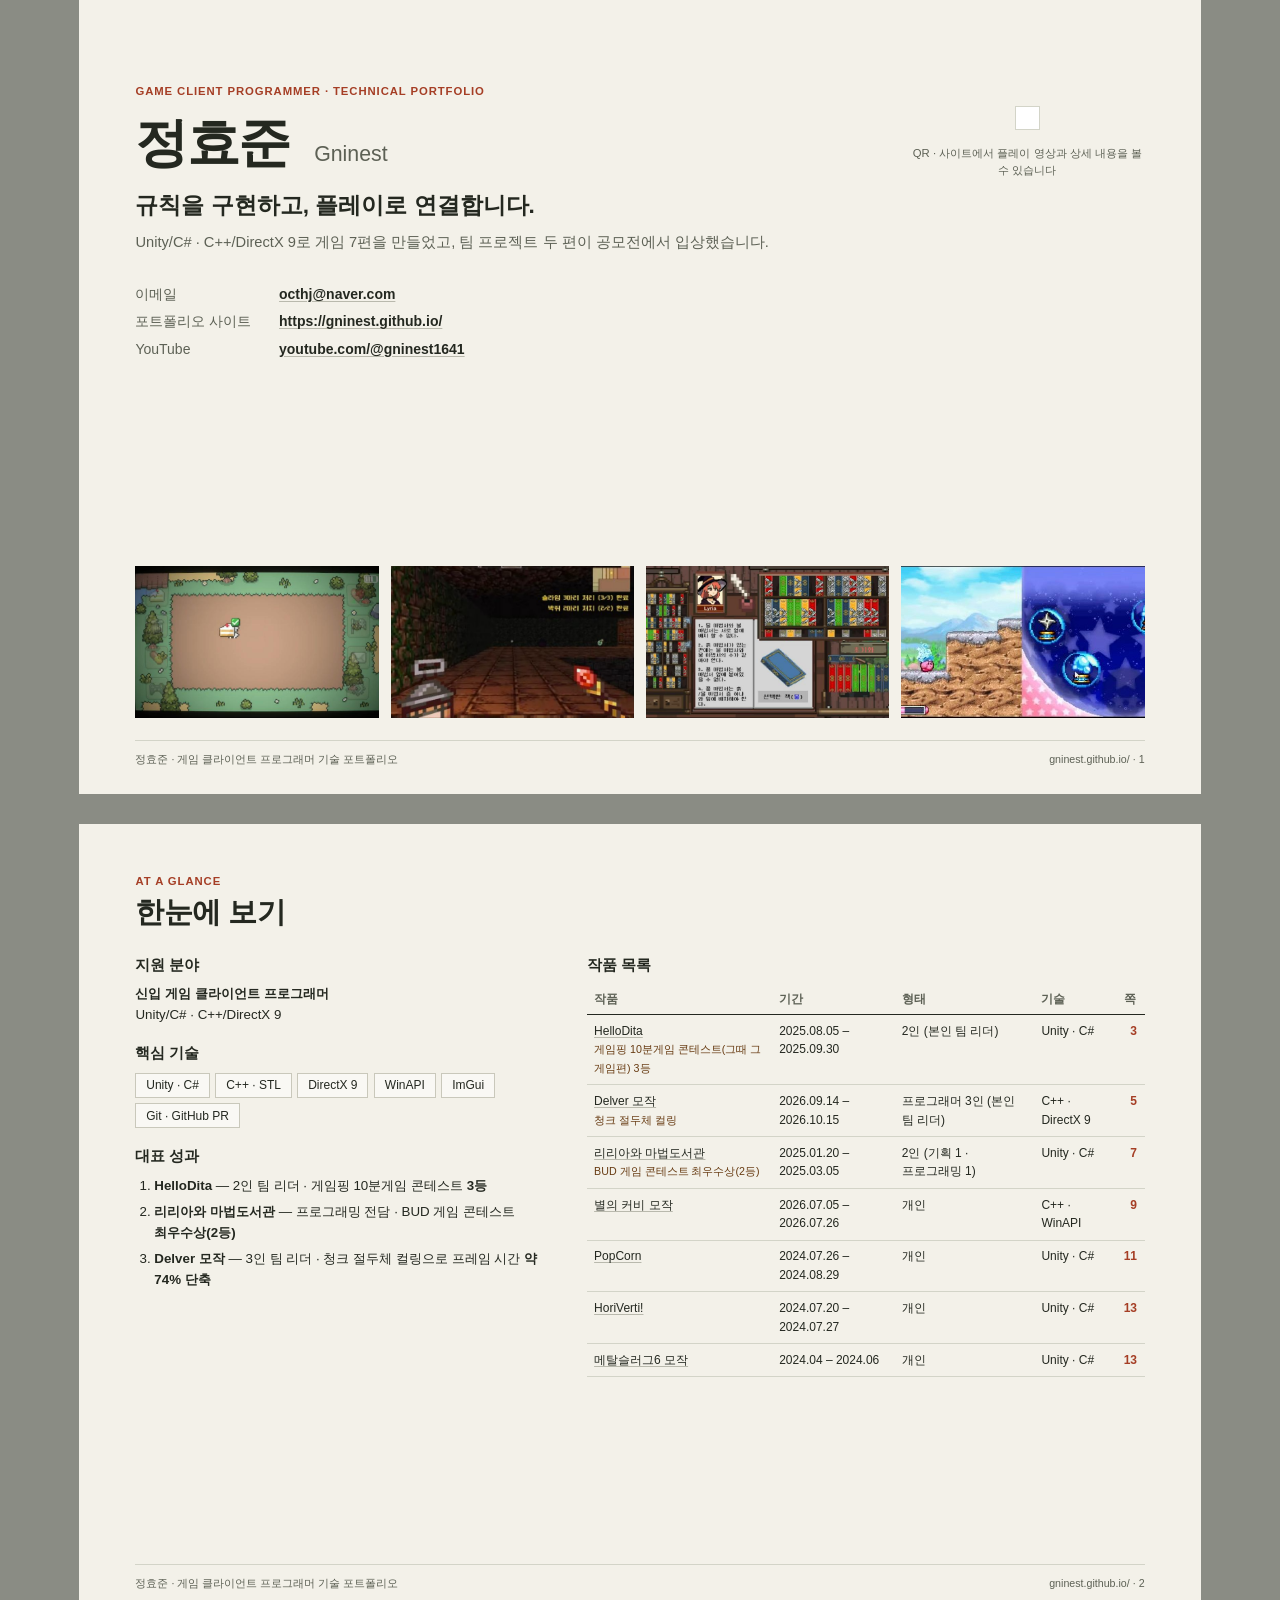
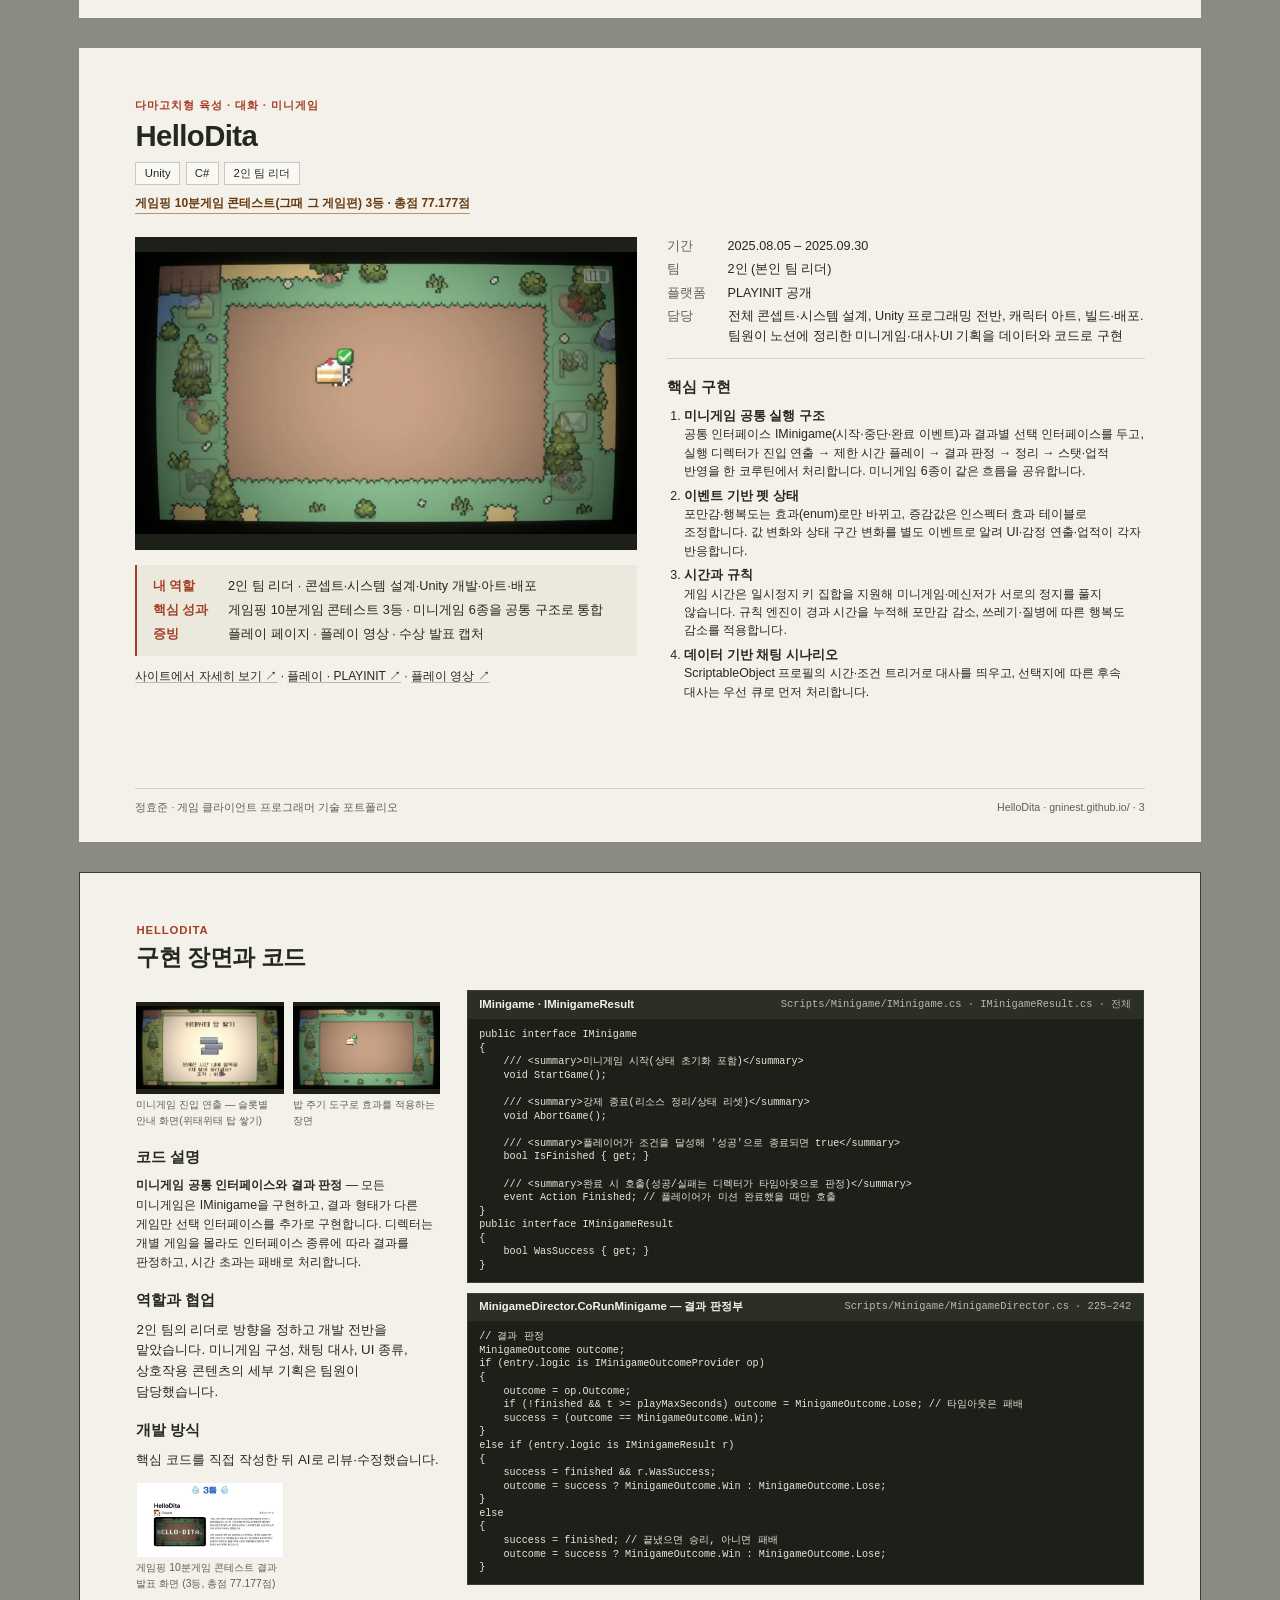
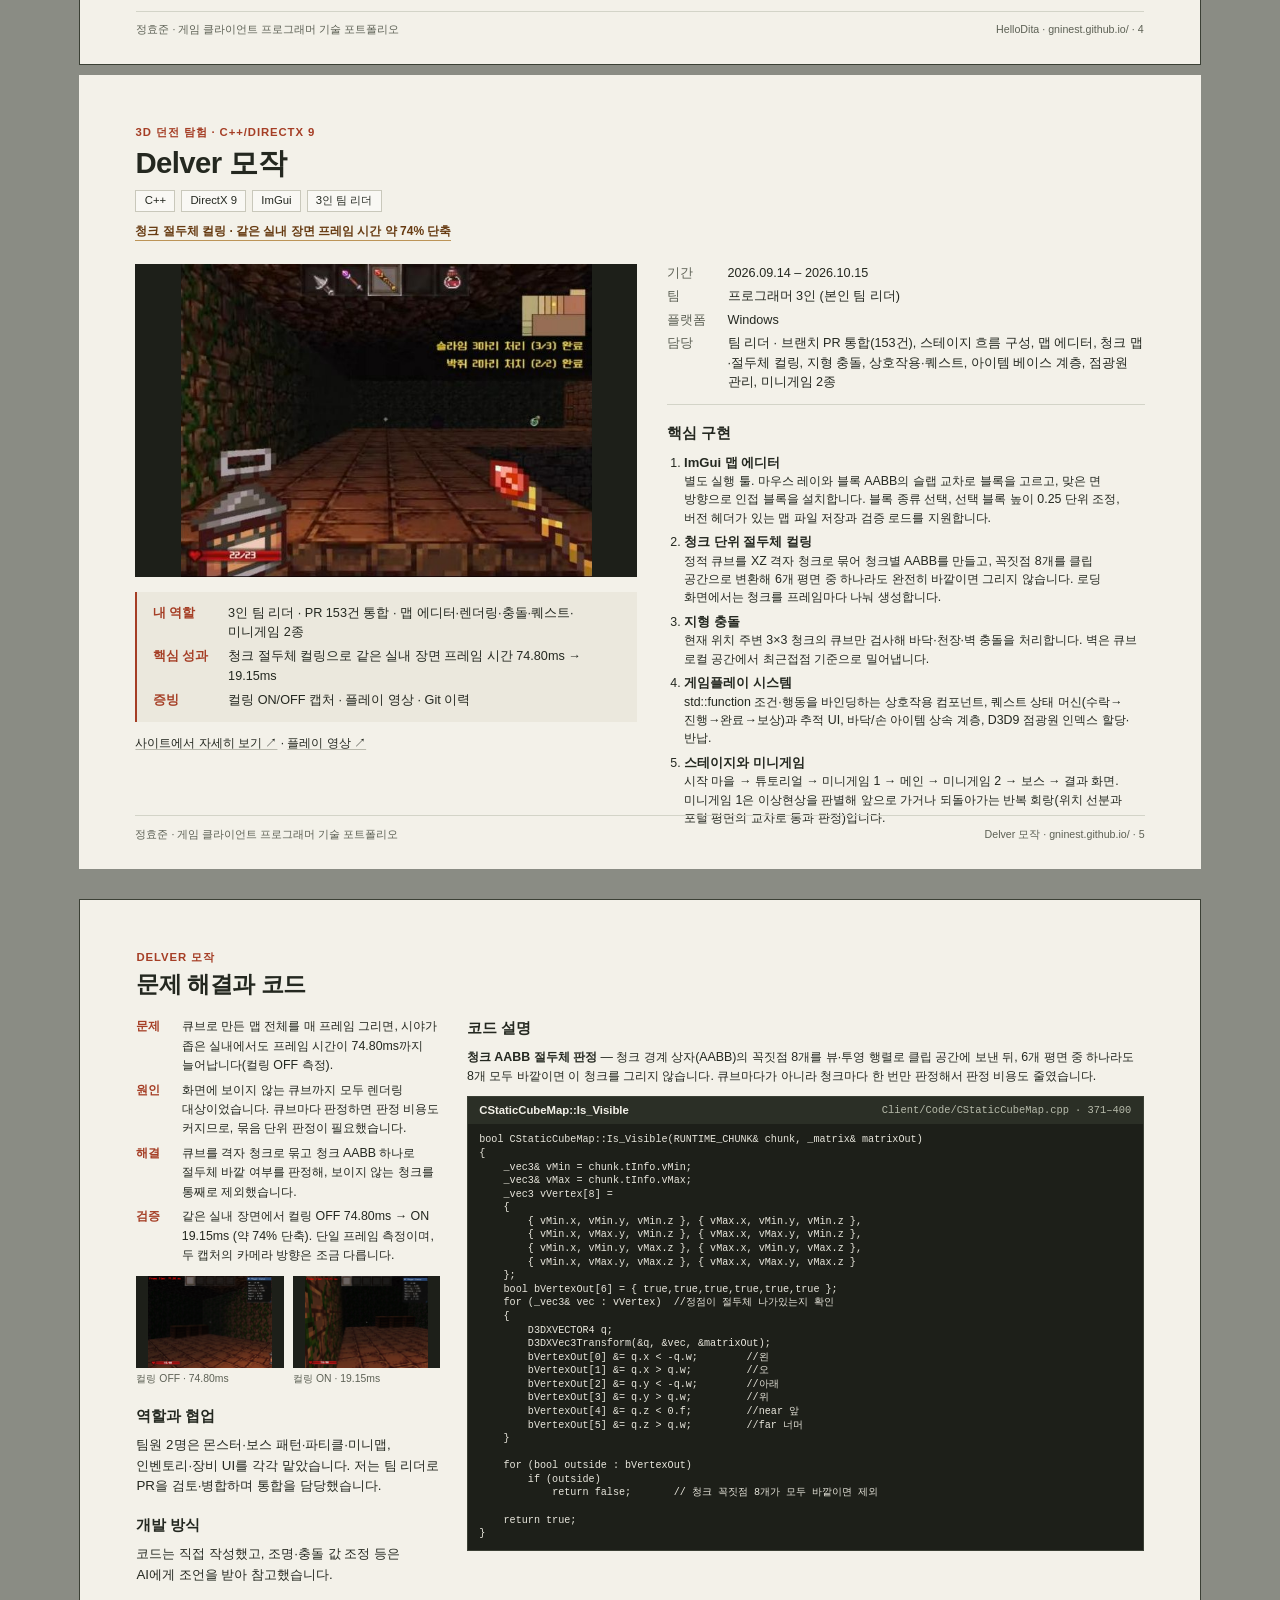
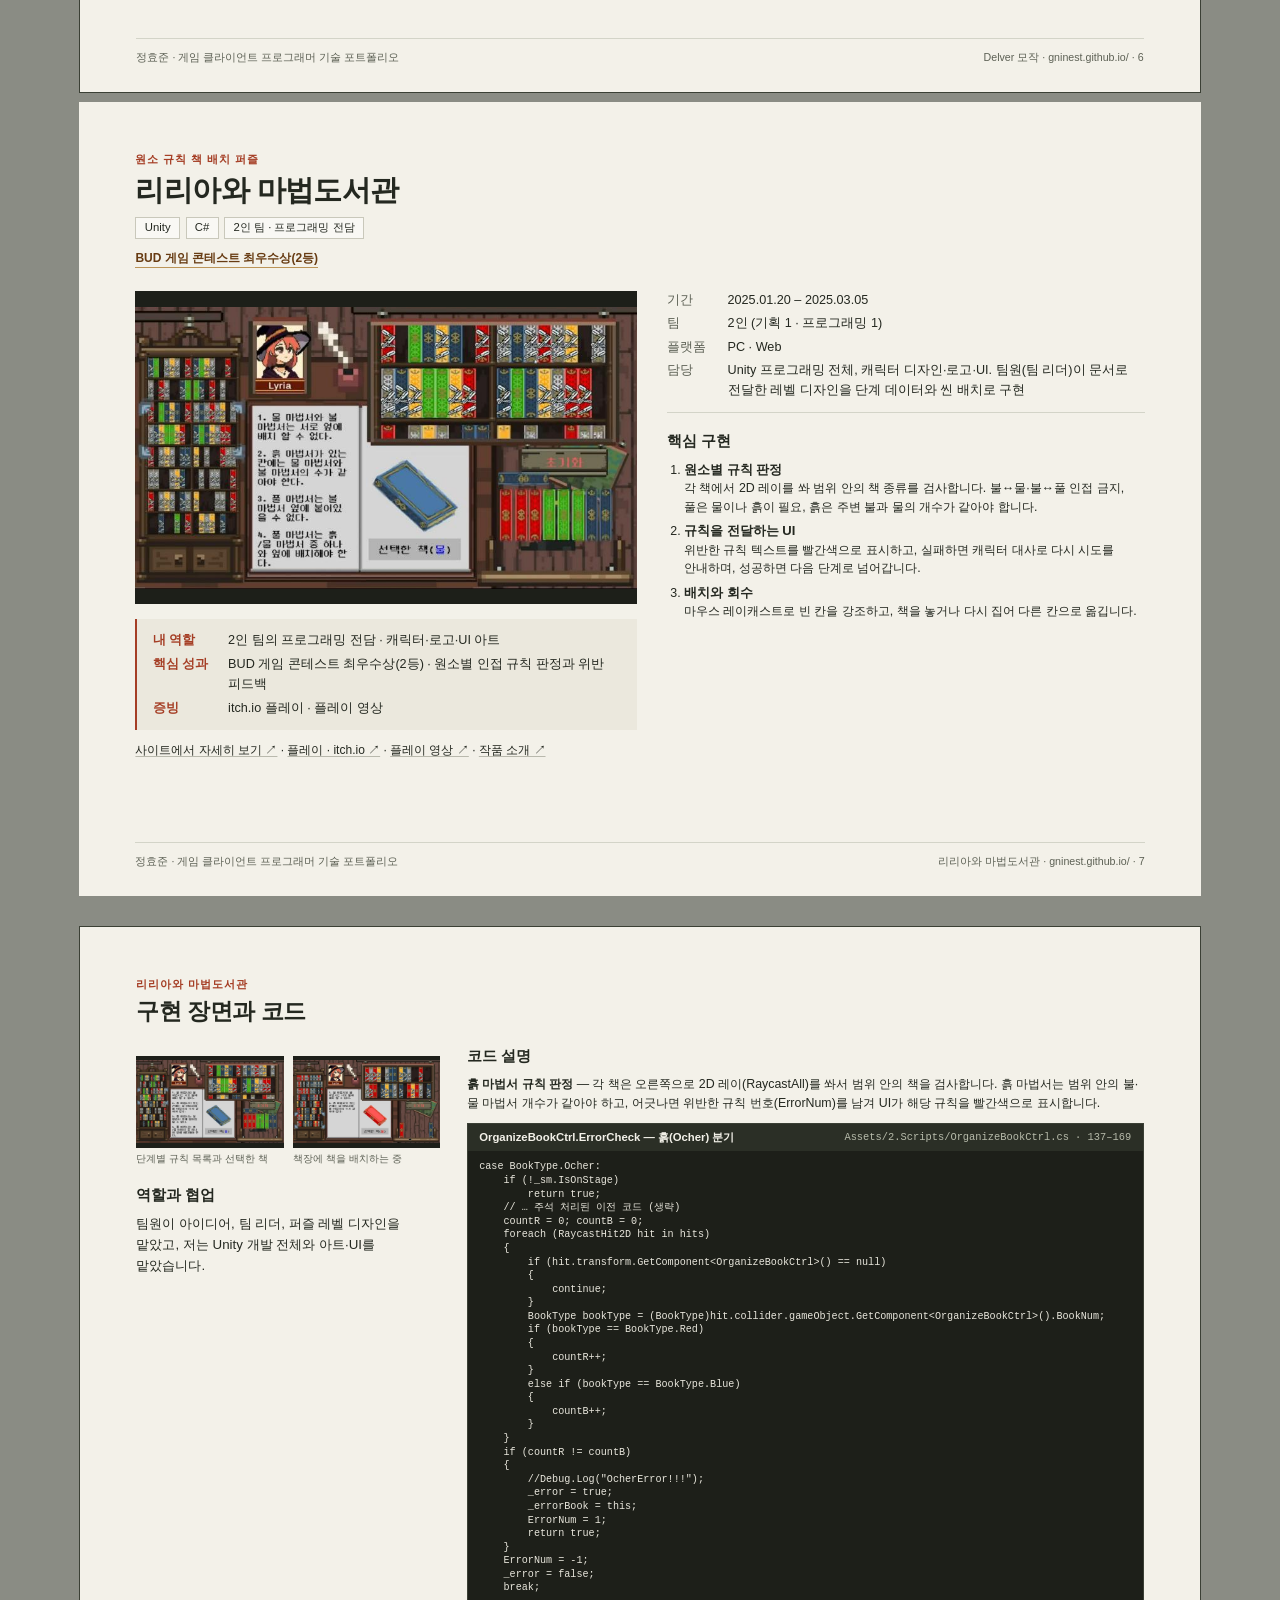
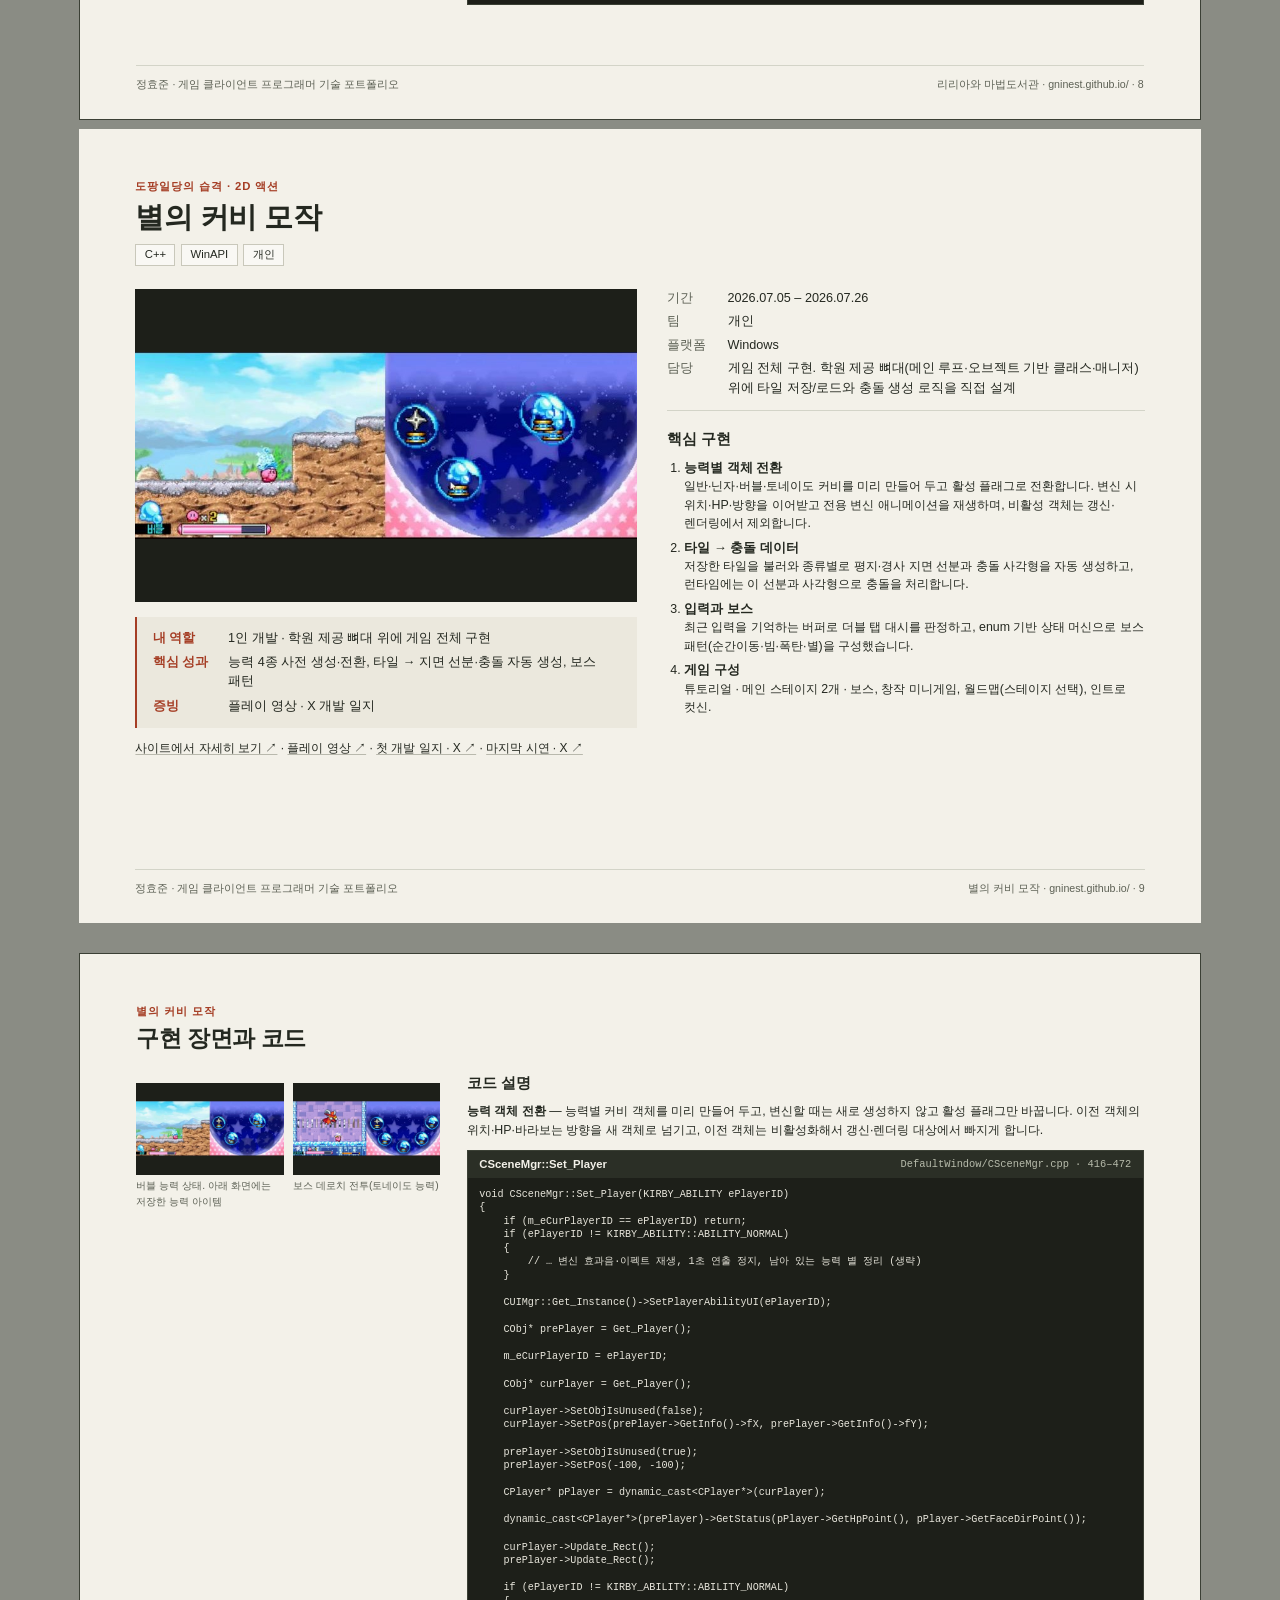
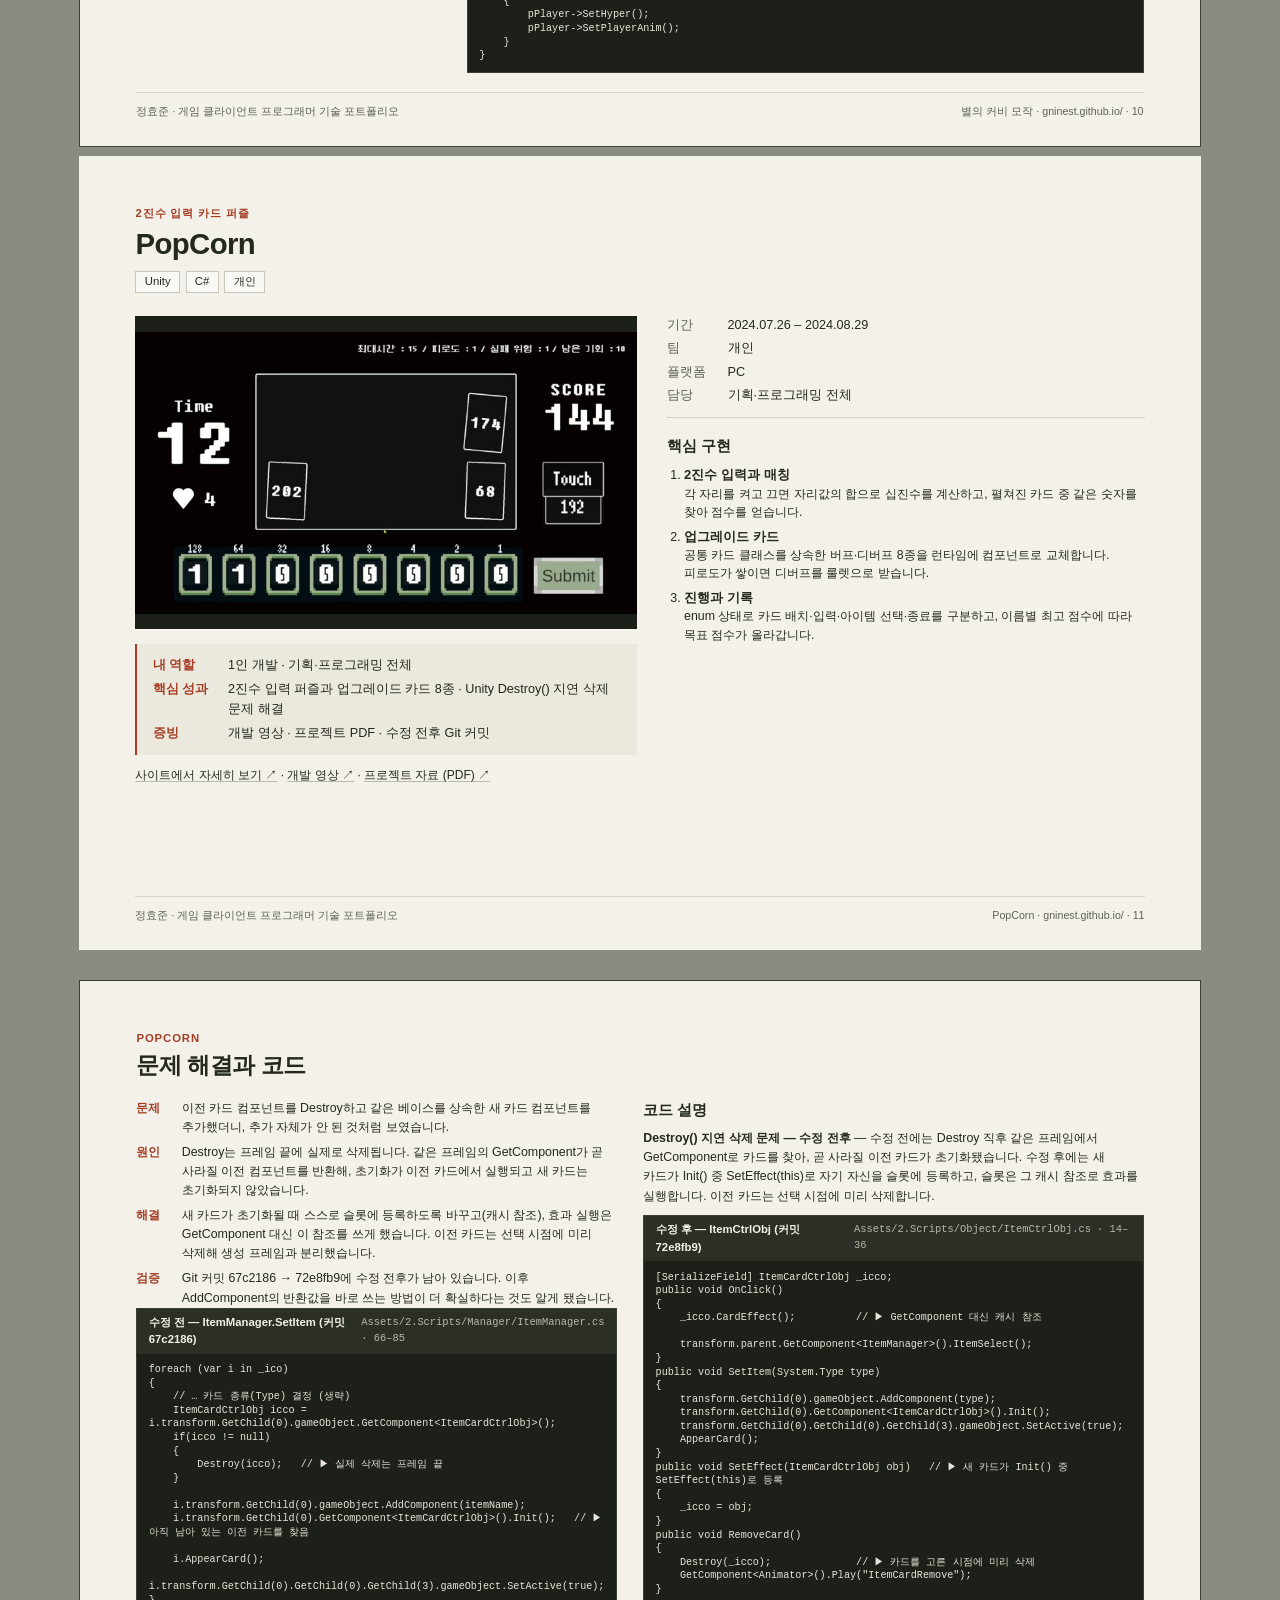
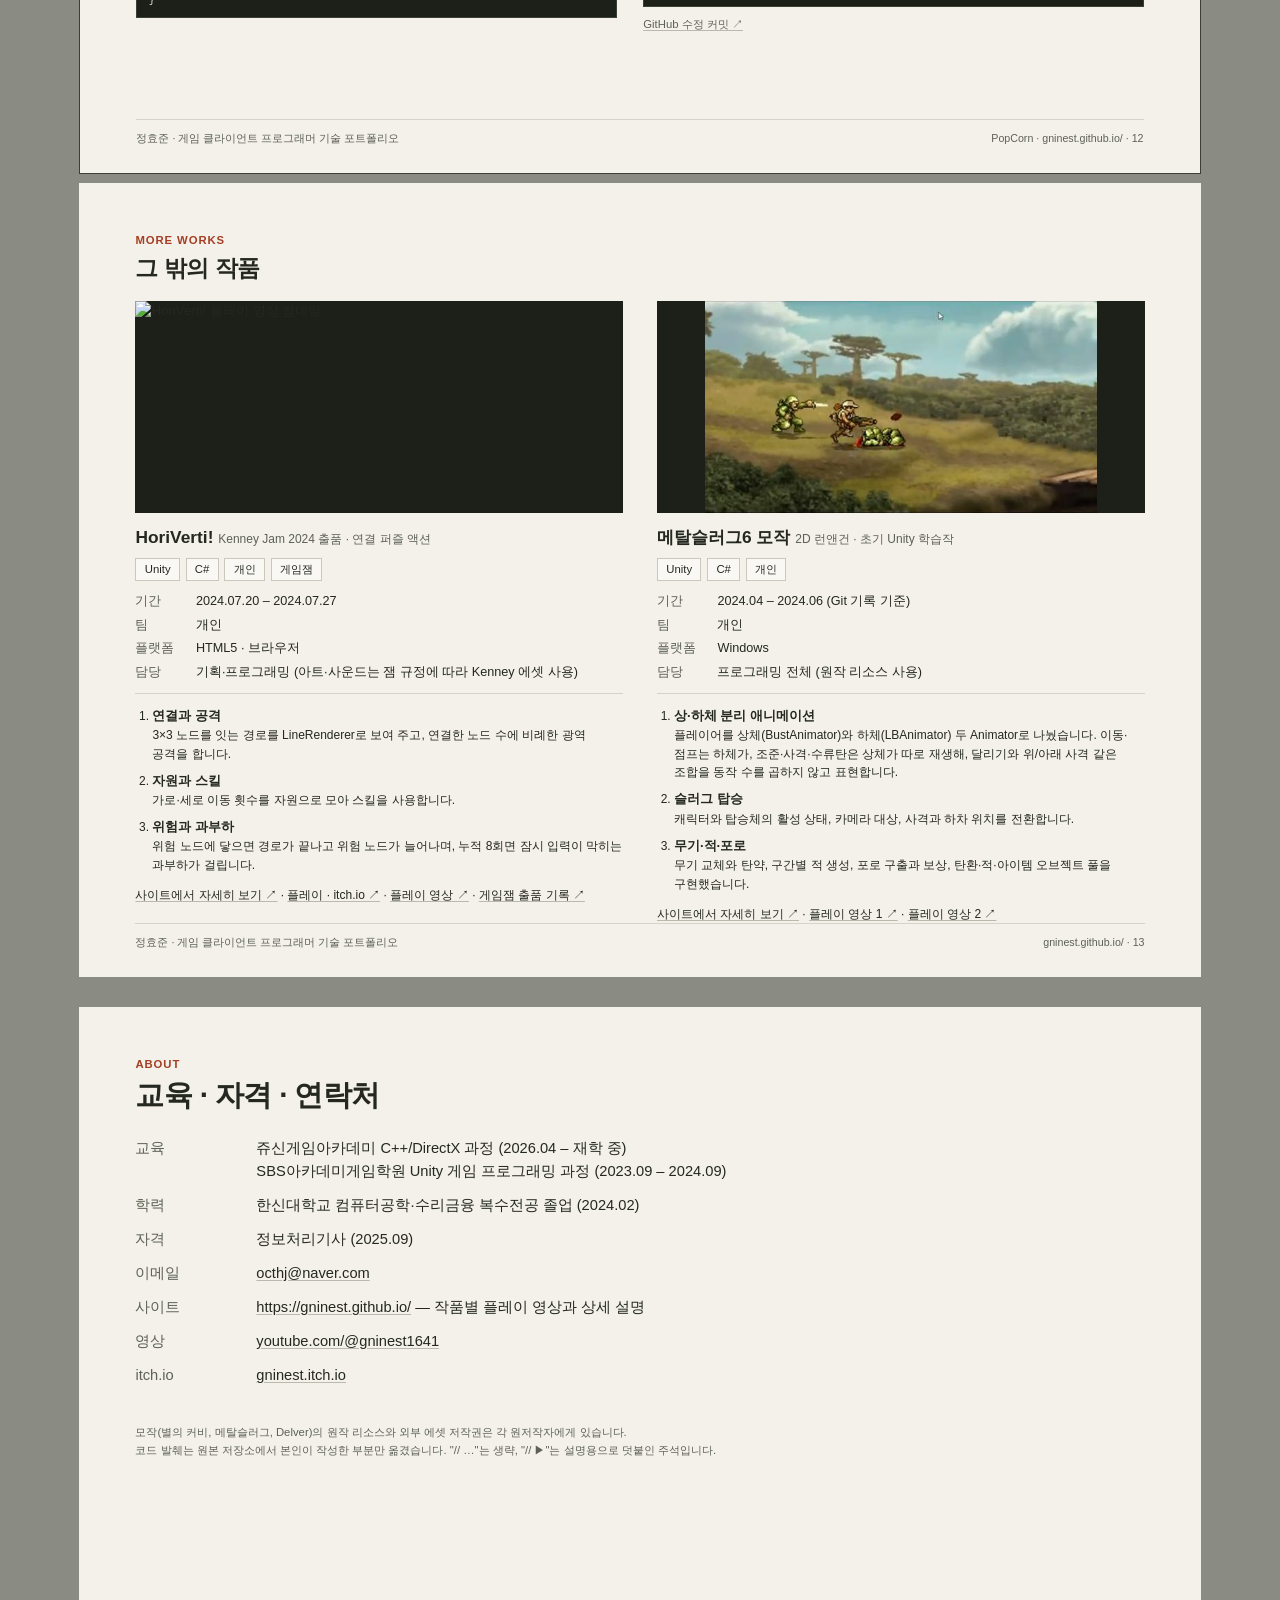
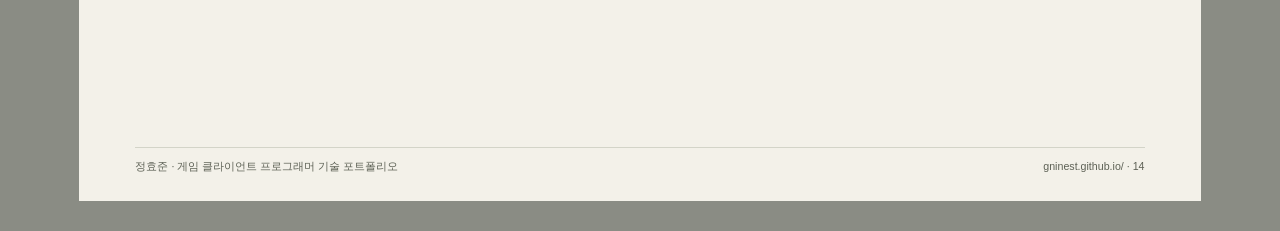
==== print.html @ ee7678f2 "기술 포트폴리오 추가" ====
<!doctype html>
<html lang="ko">
<head>
<meta charset="utf-8">
<meta name="viewport" content="width=device-width,initial-scale=1">
<meta name="robots" content="noindex, nofollow">
<title>정효준 · 기술 포트폴리오</title>
<!-- 인쇄(PDF)용 페이지: 브라우저에서 Ctrl+P → 대상 "PDF로 저장", 용지 A4 가로, 여백 "없음", "배경 그래픽" 켜기 -->
<link rel="stylesheet" href="https://cdn.jsdelivr.net/gh/orioncactus/pretendard@v1.3.9/dist/web/variable/pretendardvariable-dynamic-subset.min.css">
<link rel="stylesheet" href="print.css">
</head>
<body>
<main id="book"></main>
<script src="https://cdnjs.cloudflare.com/ajax/libs/qrcodejs/1.0.0/qrcode.min.js"></script>
<script src="excerpts.js"></script>
<script src="data.js"></script>
<script src="print.js"></script>
</body>
</html>
---- print.css ----
/* 기술 포트폴리오 인쇄용 스타일 — A4 가로(297×210mm) */
@page { size: A4 landscape; margin: 0; }
:root { --paper:#f3f1e9; --ink:#242820; --muted:#5d6155; --line:#d3d4c8; --accent:#a53e25; --card:#ebe8dd; }
* { box-sizing: border-box; -webkit-print-color-adjust: exact; print-color-adjust: exact; }
html, body { margin: 0; background: #8a8c84; }
body { font-family: "Pretendard Variable", Pretendard, "Malgun Gothic", sans-serif; color: var(--ink); font-size: 10pt; line-height: 1.55; word-break: keep-all; }
a { color: inherit; text-decoration: underline; text-decoration-color: #b9b9ad; text-underline-offset: 2px; }
h1, h2, h3, p { margin: 0; }

.page { width: 297mm; height: 210mm; padding: 13mm 15mm 16mm; position: relative; overflow: hidden; background: var(--paper); margin: 0 auto 8mm; break-after: page; page-break-after: always; }
.page:last-child { break-after: auto; page-break-after: auto; }
.pfoot { position: absolute; left: 15mm; right: 15mm; bottom: 7mm; display: flex; justify-content: space-between; font-size: 8pt; color: var(--muted); border-top: 1px solid var(--line); padding-top: 2.5mm; }
.pfoot a { text-decoration: none; }

.eyebrow { font-size: 8.5pt; font-weight: 700; letter-spacing: .08em; color: var(--accent); text-transform: uppercase; }
.ph { margin-bottom: 6mm; }
.ph h2 { font-size: 22pt; letter-spacing: -.02em; line-height: 1.25; margin-top: 1mm; }
.ph.slim { margin-bottom: 5mm; }
.ph.slim h2 { font-size: 17pt; }
h3 { font-size: 11pt; margin: 4.5mm 0 2mm; }
.tags { display: flex; flex-wrap: wrap; gap: 1.5mm; margin-top: 2mm; }
.tags span { font-size: 8.5pt; border: 1px solid #c9c8bb; background: #fff8; padding: .4mm 2.2mm; }
.award { display: inline-block; margin-top: 2.5mm; font-size: 9pt; font-weight: 600; color: #673b12; border-bottom: 1.5px solid #bc9457; }
.small, .note { font-size: 8.5pt; color: var(--muted); }

/* 표지 */
.cover { display: grid; grid-template-columns: 1fr 62mm; grid-template-rows: auto 1fr; gap: 0 12mm; padding-top: 22mm; }
.cover h1 { font-size: 40pt; letter-spacing: -.03em; line-height: 1.15; margin: 3mm 0 4mm; }
.cover h1 span { font-size: 16pt; font-weight: 500; color: var(--muted); margin-left: 3mm; letter-spacing: 0; }
.cover .lead { font-size: 17pt; font-weight: 700; }
.cover .sub { font-size: 11pt; color: var(--muted); margin-top: 2mm; }
.contact { display: grid; grid-template-columns: 34mm 1fr; gap: 1.5mm 4mm; margin-top: 8mm; font-size: 10.5pt; }
.contact dt { color: var(--muted); }
.contact dd { margin: 0; font-weight: 600; }
.cover-r { text-align: center; align-self: start; padding-top: 6mm; }
.cover-r #qr { display: inline-block; background: #fff; padding: 3mm; border: 1px solid var(--line); }
.cover-r #qr img { display: block; width: 44mm !important; height: 44mm !important; }
.cover-r #qr canvas { display: none !important; }
.cover-r p { font-size: 8.5pt; color: var(--muted); margin-top: 2mm; }
.cover-shots { grid-column: 1 / -1; align-self: end; display: grid; grid-template-columns: repeat(4, 1fr); gap: 3mm; margin-bottom: 4mm; }
.cover-shots img { width: 100%; aspect-ratio: 16/10; object-fit: cover; background: #1d1f19; }

/* 한눈에 보기 */
.ov-grid { display: grid; grid-template-columns: 1fr 1.35fr; gap: 10mm; }
.ov-grid h3:first-child { margin-top: 0; }
.chips { list-style: none; padding: 0; margin: 0; display: flex; flex-wrap: wrap; gap: 1.5mm; }
.chips li { font-size: 9pt; border: 1px solid #c9c8bb; background: #fff8; padding: .6mm 2.6mm; }
.hl { margin: 0; padding-left: 5mm; display: grid; gap: 1.5mm; }
.plist { width: 100%; border-collapse: collapse; font-size: 9pt; }
.plist th { text-align: left; font-weight: 600; color: var(--muted); border-bottom: 1.5px solid var(--ink); padding: 1.5mm 2mm; }
.plist td { border-bottom: 1px solid var(--line); padding: 1.8mm 2mm; vertical-align: top; }
.plist td small { color: #673b12; font-size: 8pt; }
.plist .pg { text-align: right; font-weight: 700; color: var(--accent); }

/* 작품 소개 쪽 */
.proj-grid { display: grid; grid-template-columns: 1.05fr 1fr; gap: 8mm; }
.hero { width: 100%; aspect-ratio: 16/10; object-fit: contain; background: #1d1f19; display: block; }
.tldr { display: grid; grid-template-columns: 17mm 1fr; gap: 1.2mm 3mm; margin: 4mm 0 0; padding: 3mm 4mm; background: var(--card); border-left: 2.5px solid var(--accent); font-size: 9.5pt; }
.tldr dt { font-weight: 700; color: var(--accent); }
.tldr dd { margin: 0; }
.links { font-size: 9pt; margin-top: 3mm; }
.meta { display: grid; grid-template-columns: 13mm 1fr; gap: 1mm 3mm; margin: 0; font-size: 9.5pt; padding-bottom: 3mm; border-bottom: 1px solid var(--line); }
.meta dt { color: var(--muted); }
.meta dd { margin: 0; }
.features { margin: 0; padding-left: 4.5mm; display: grid; gap: 2mm; font-size: 9.3pt; }
.features strong { display: block; font-size: 9.8pt; }

/* 코드·문제 해결 쪽 */
.code-grid { display: grid; grid-template-columns: .62fr 1.38fr; gap: 7mm; }
.story { display: grid; grid-template-columns: 9mm 1fr; gap: 1.5mm 3mm; margin: 0; font-size: 9.3pt; }
.story dt { font-weight: 700; color: var(--accent); }
.story dd { margin: 0; }
.shots { display: grid; grid-template-columns: repeat(3, 1fr); gap: 2.5mm; margin-top: 3mm; }
.shots.two { grid-template-columns: 1fr 1fr; }
.shots.one { grid-template-columns: 1fr; }
.shots figure { margin: 0; }
.shots img { width: 100%; aspect-ratio: 16/10; object-fit: contain; background: #1d1f19; display: block; }
.shots.one img { aspect-ratio: auto; }
.shots figcaption { font-size: 7.8pt; color: var(--muted); margin-top: .8mm; }
.code-grid .col-l > h3:first-child { margin-top: 0; }
.xnote { font-size: 9.3pt; margin-bottom: 2.5mm; }
.code { border: 1px solid #3b4035; margin-bottom: 2.5mm; }
.code-h { display: flex; justify-content: space-between; gap: 3mm; background: #2b2f26; color: var(--paper); padding: 1.3mm 3mm; font-size: 8.5pt; }
.code-h span { color: #b7bbab; font-family: Consolas, "D2Coding", monospace; font-size: 7.8pt; }
.code pre { margin: 0; background: #1d1f19; color: #e8e6dc; padding: 2.5mm 3mm; white-space: pre-wrap; }
.code pre, .code code { font: 7.6pt/1.34 Consolas, "D2Coding", "Malgun Gothic", monospace; tab-size: 4; }
.code-grid .shots { grid-template-columns: 1fr 1fr; }
.code-grid .shots.two { grid-template-columns: 1fr 1fr; }

/* 보조작 */
.minor-grid { display: grid; grid-template-columns: 1fr 1fr; gap: 9mm; }
.minor-grid img { width: 100%; aspect-ratio: 2.3/1; object-fit: contain; background: #1d1f19; display: block; margin-bottom: 3mm; }
.minor-grid h3 { margin: 0 0 1mm; font-size: 13pt; }
.minor-grid h3 small { font-size: 9pt; font-weight: 500; color: var(--muted); }
.minor-grid .meta { margin: 3mm 0; }
.minor-grid .features { font-size: 9pt; }

/* 마지막 쪽 */
.about { display: grid; grid-template-columns: 26mm 1fr; gap: 3mm 6mm; font-size: 11pt; margin: 0 0 10mm; }
.about dt { color: var(--muted); }
.about dd { margin: 0; }

@media print { html, body { background: none; } .page { margin: 0; } }
.code-grid .col-r > h3:first-child { margin-top: 0; }
.shots.one img { max-height: 40mm; object-fit: contain; }
.proj-grid .features { gap: 1.4mm; }
.proj-grid .features li { line-height: 1.48; }
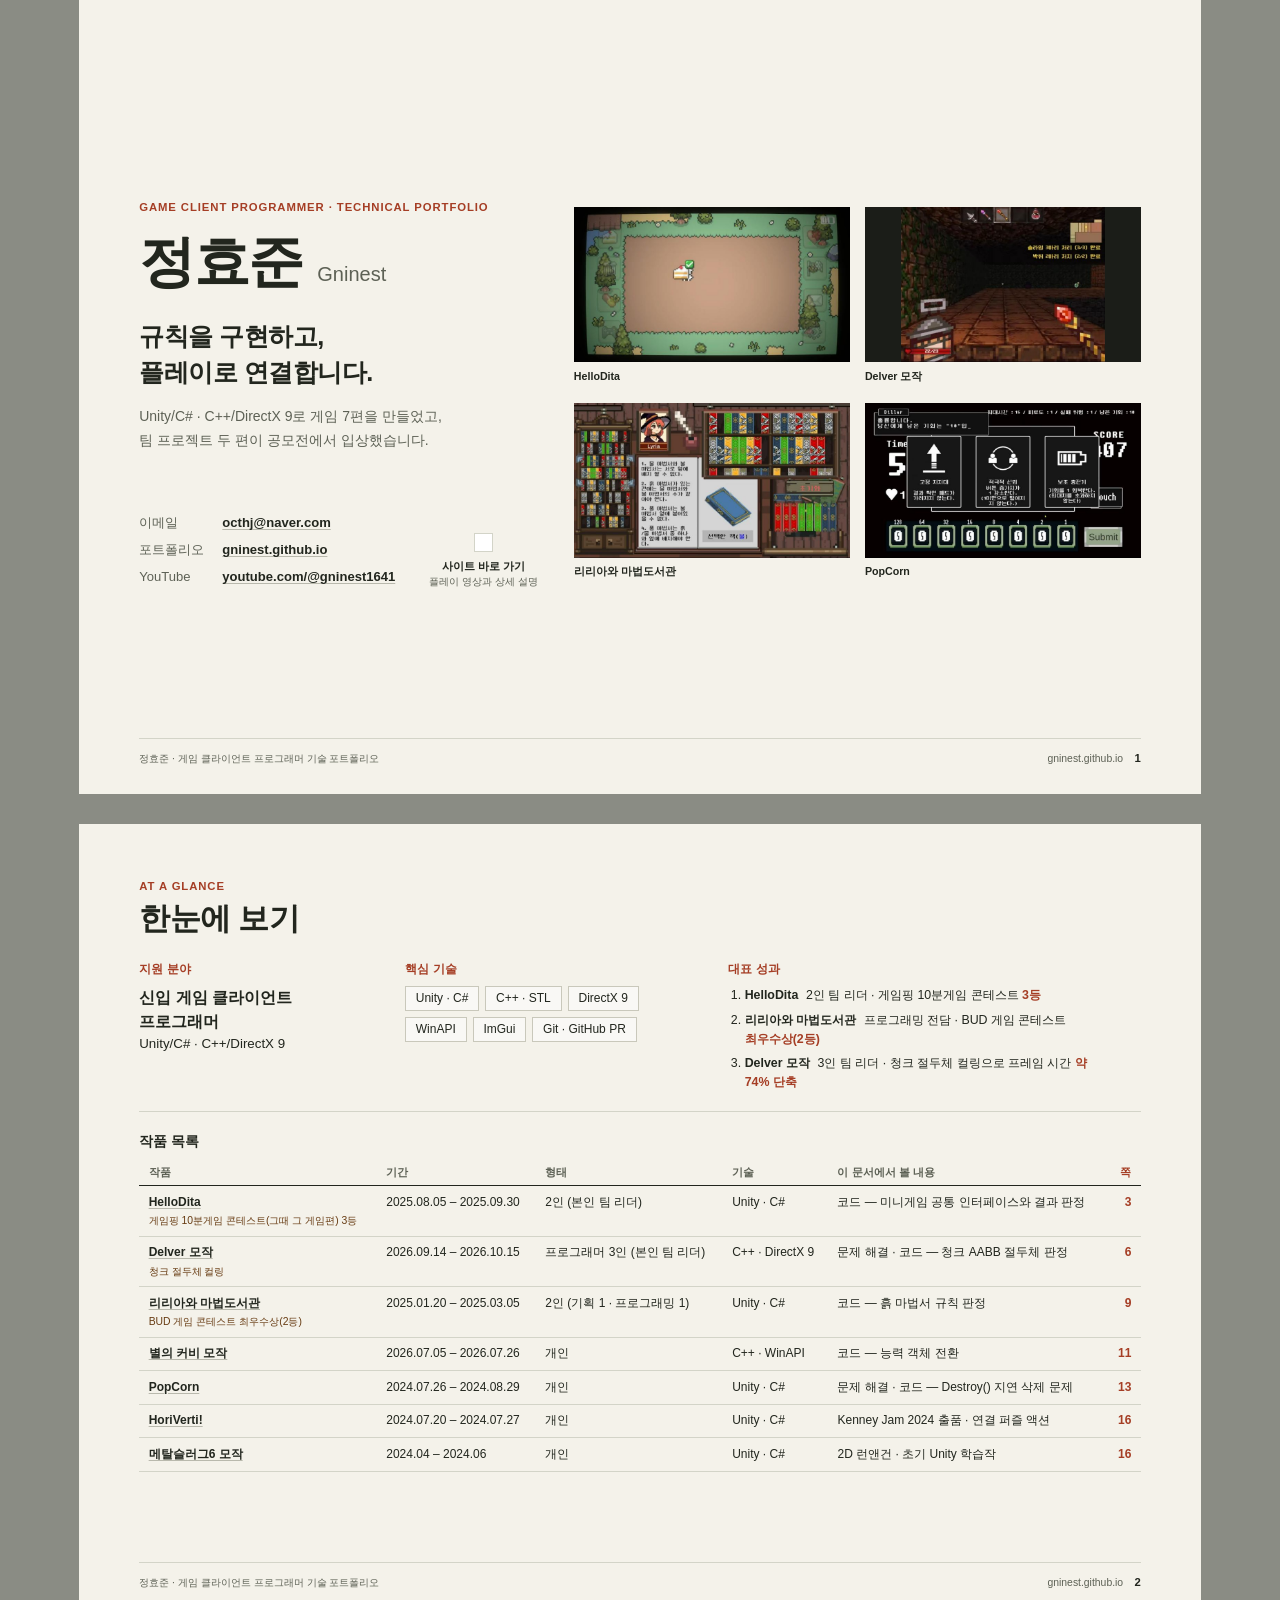
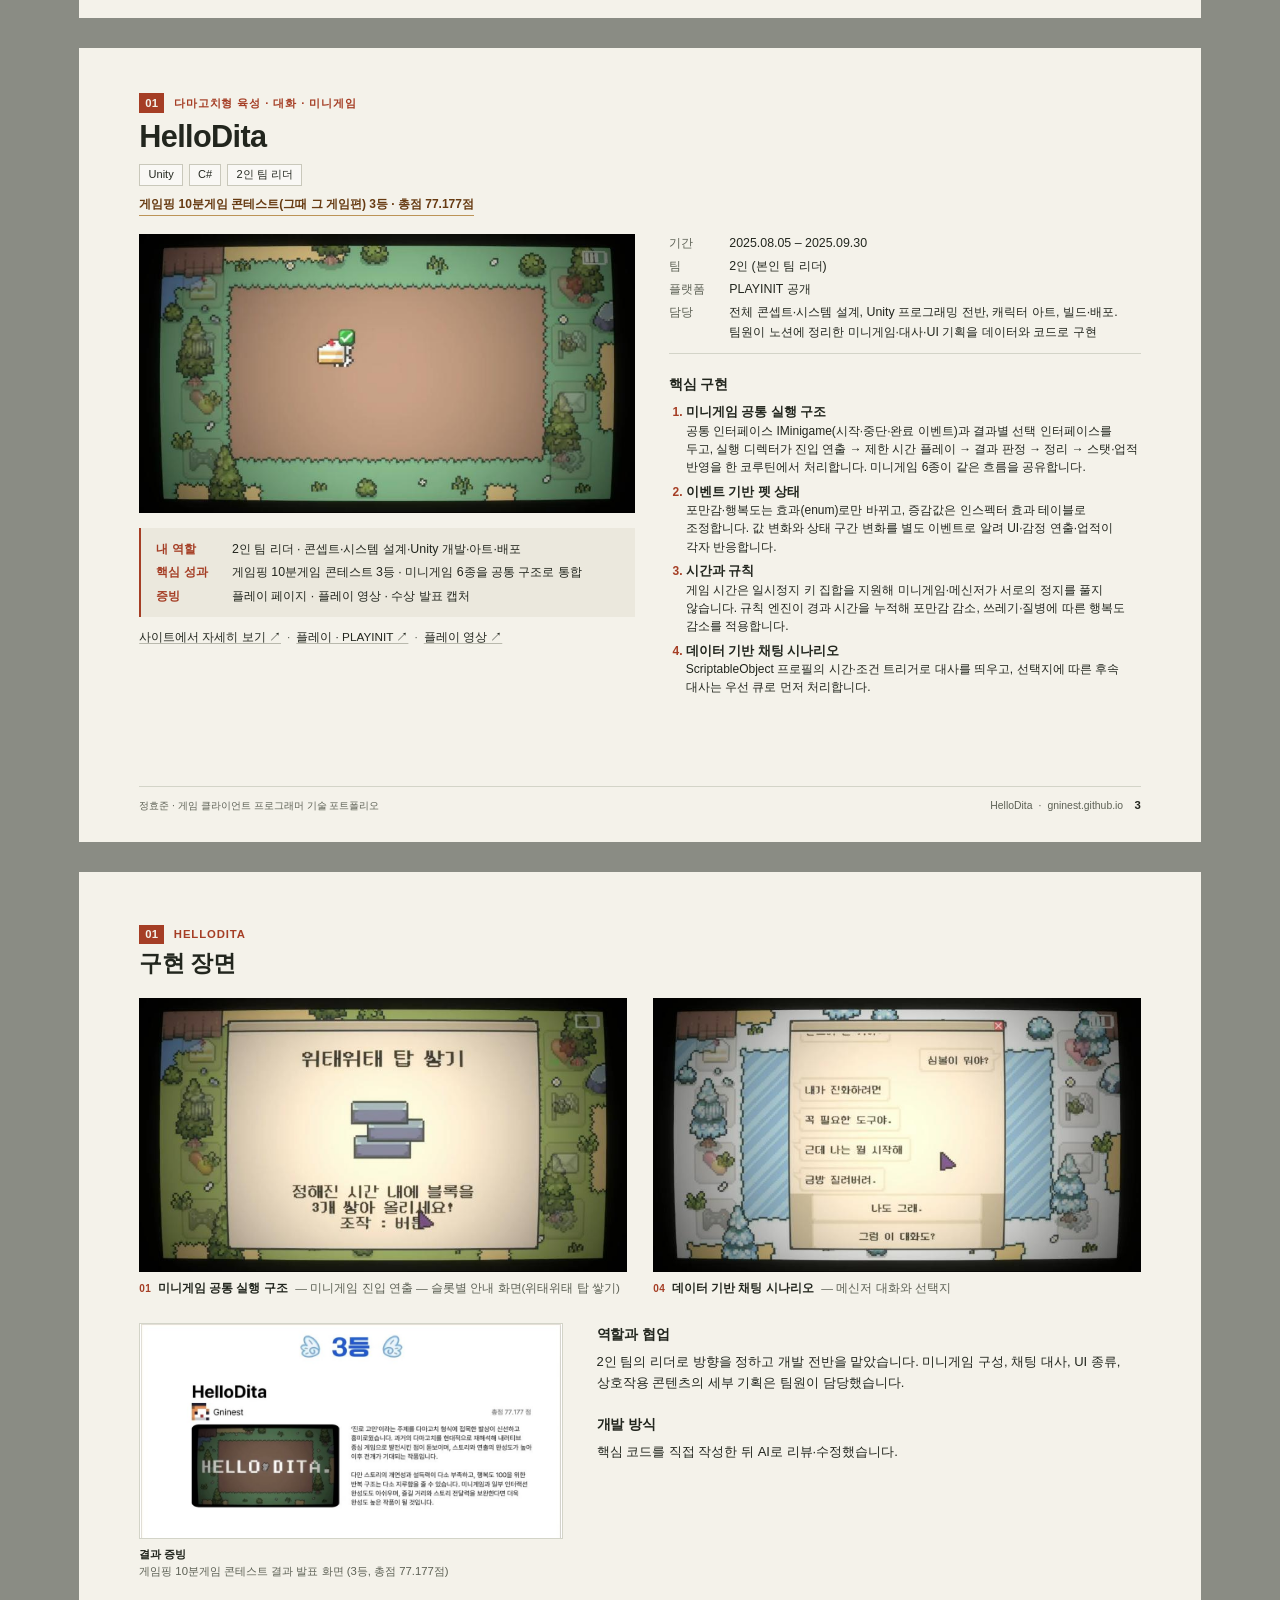
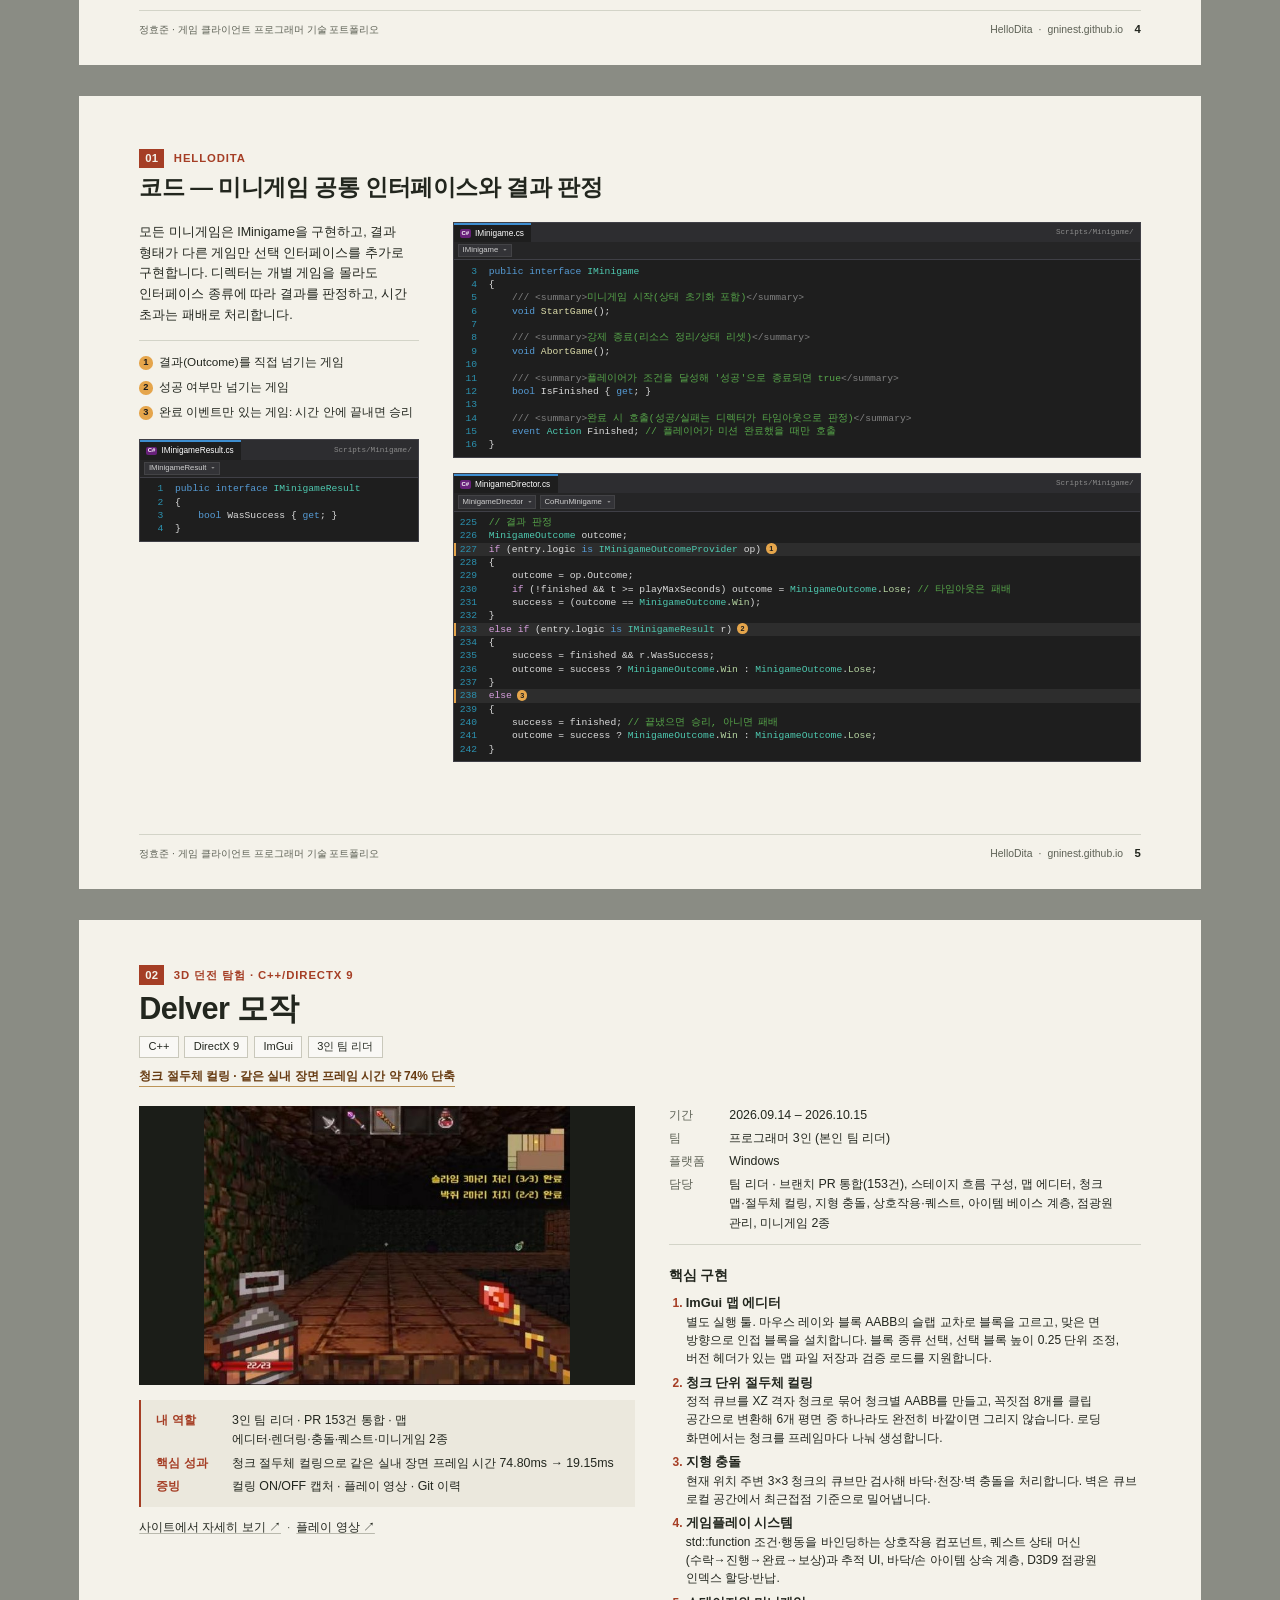
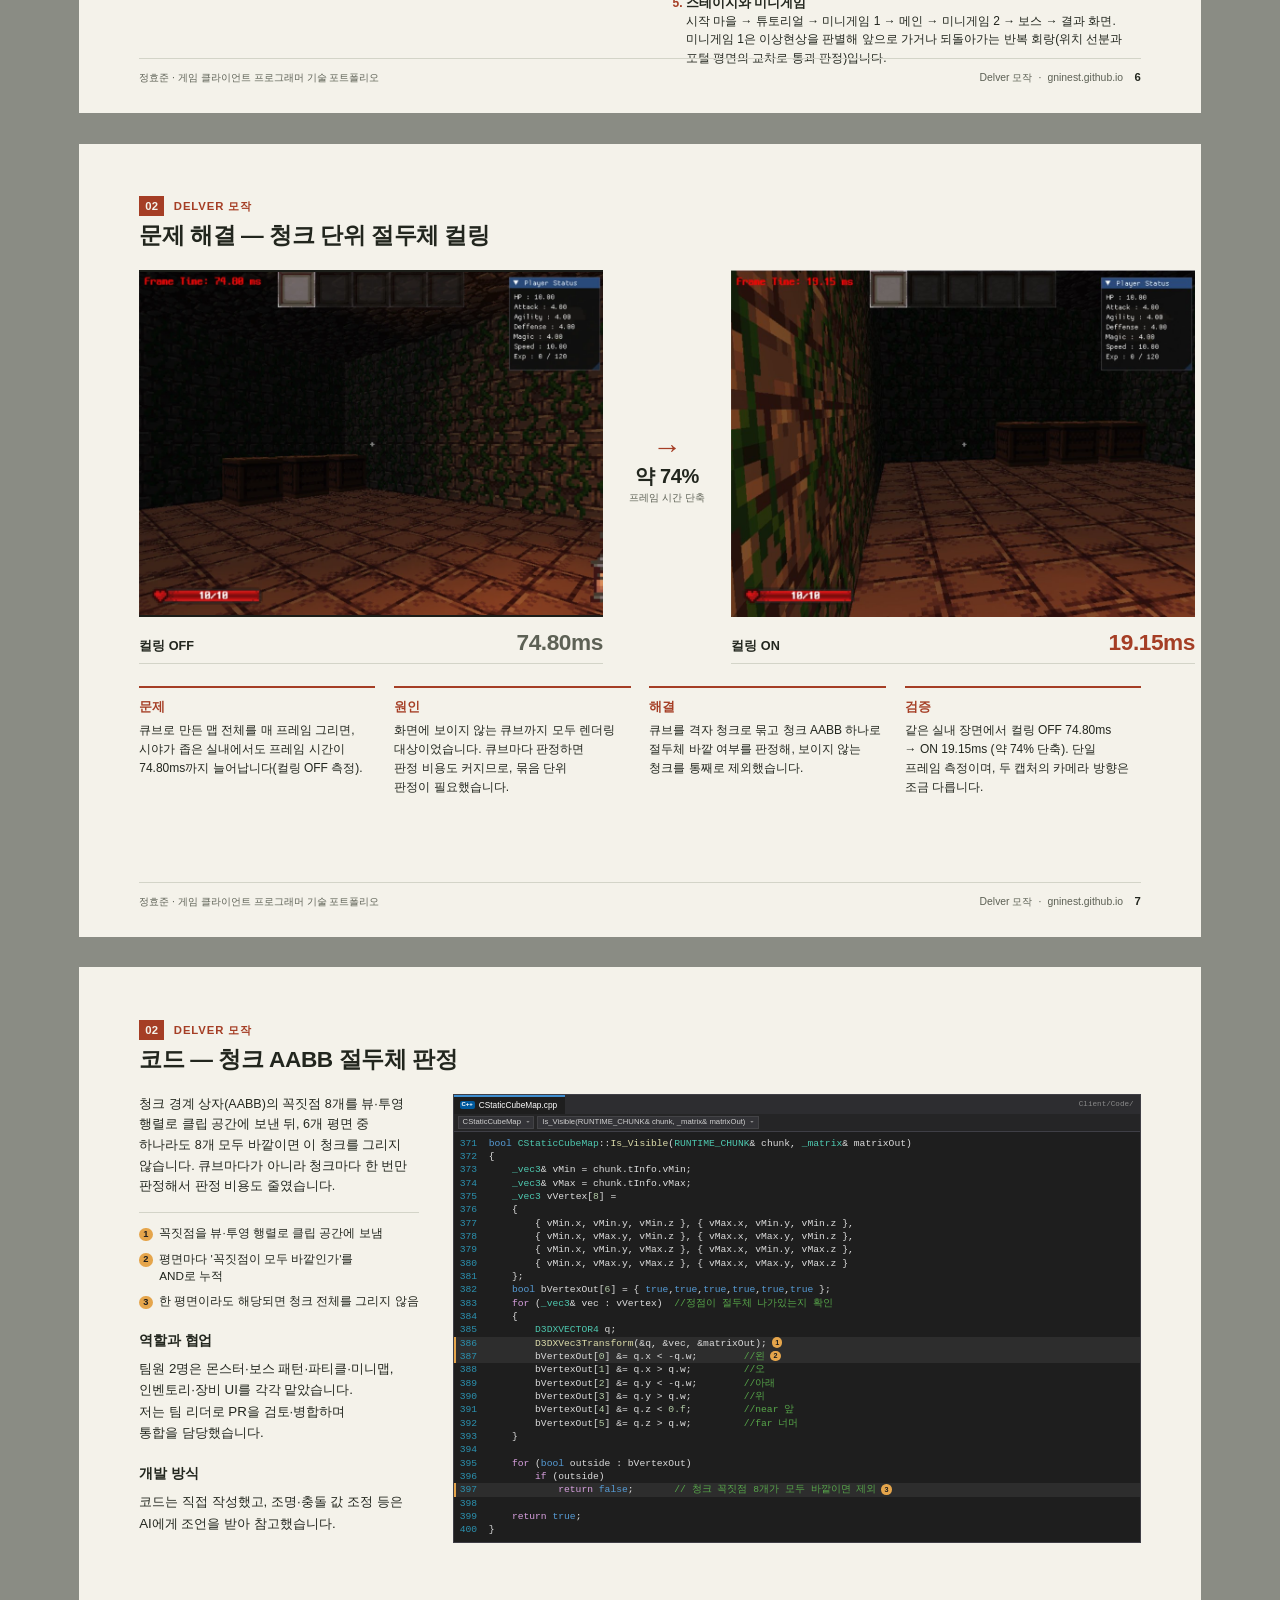
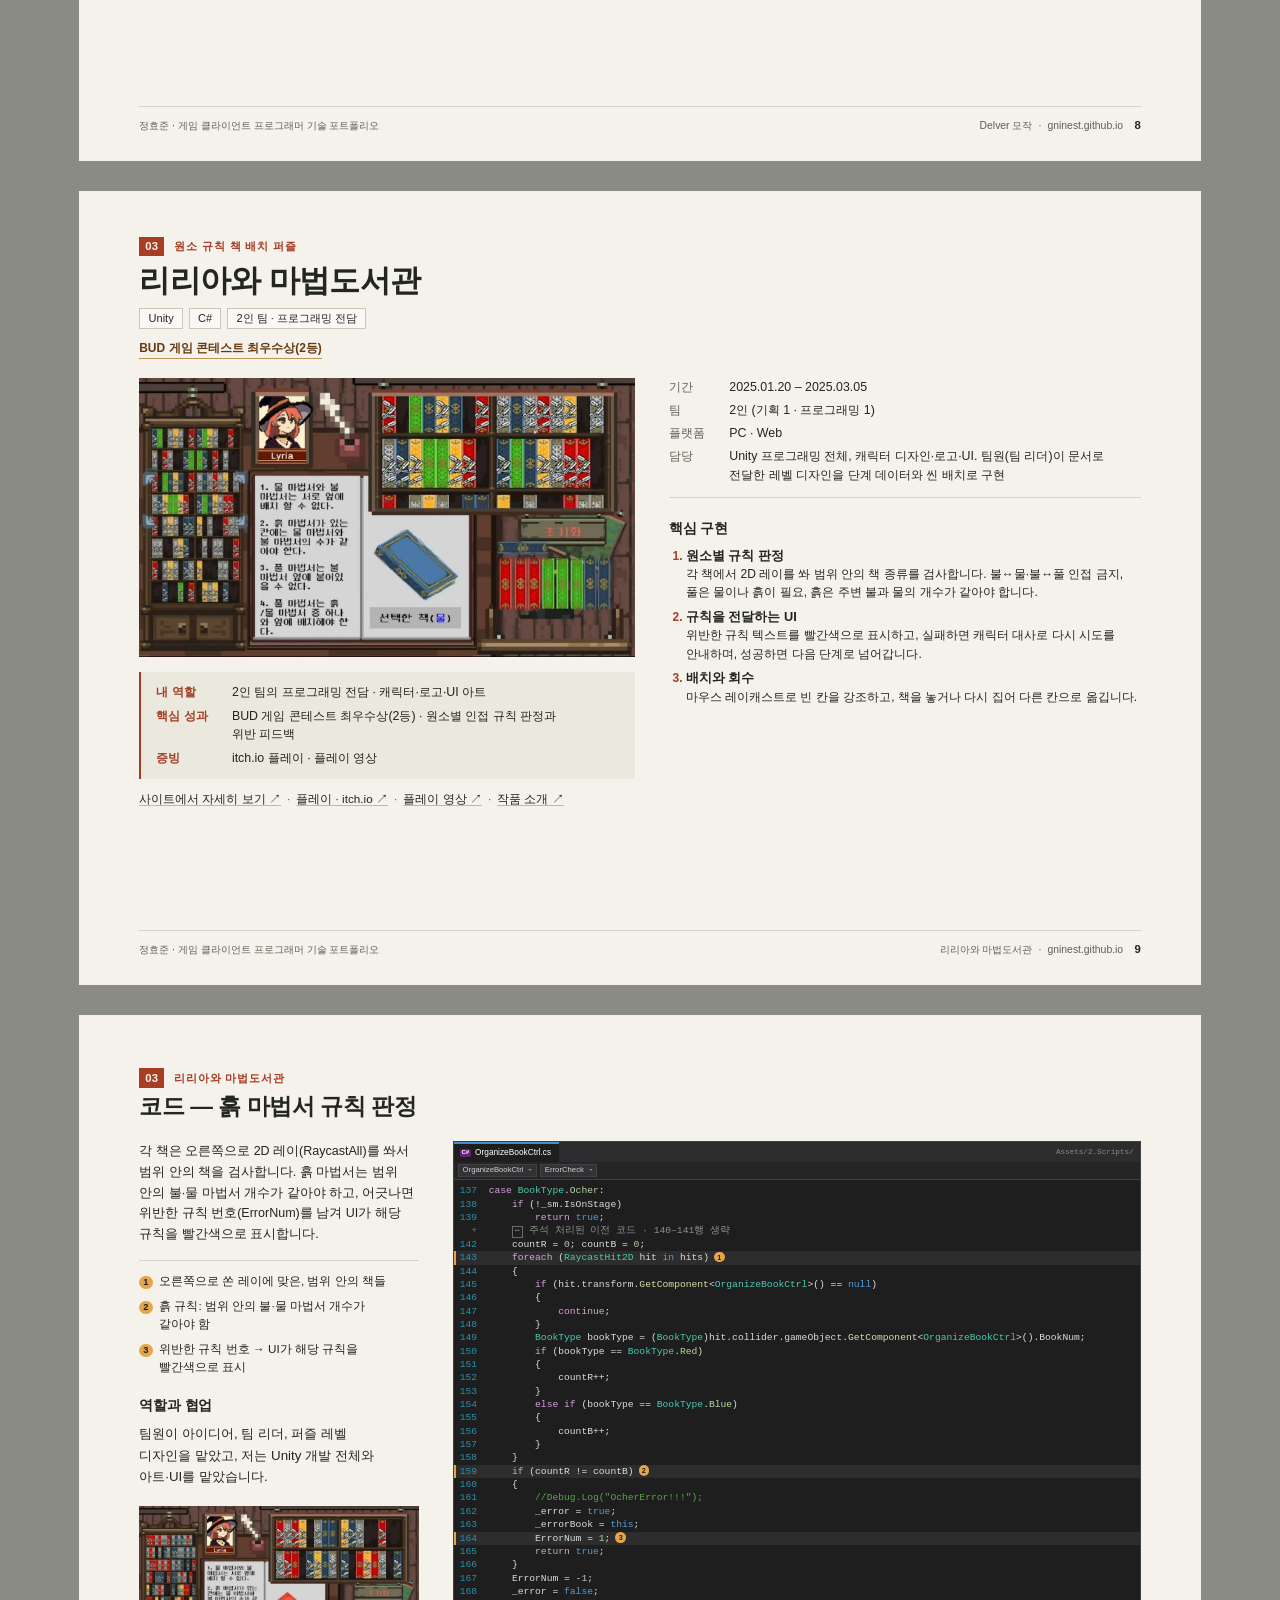
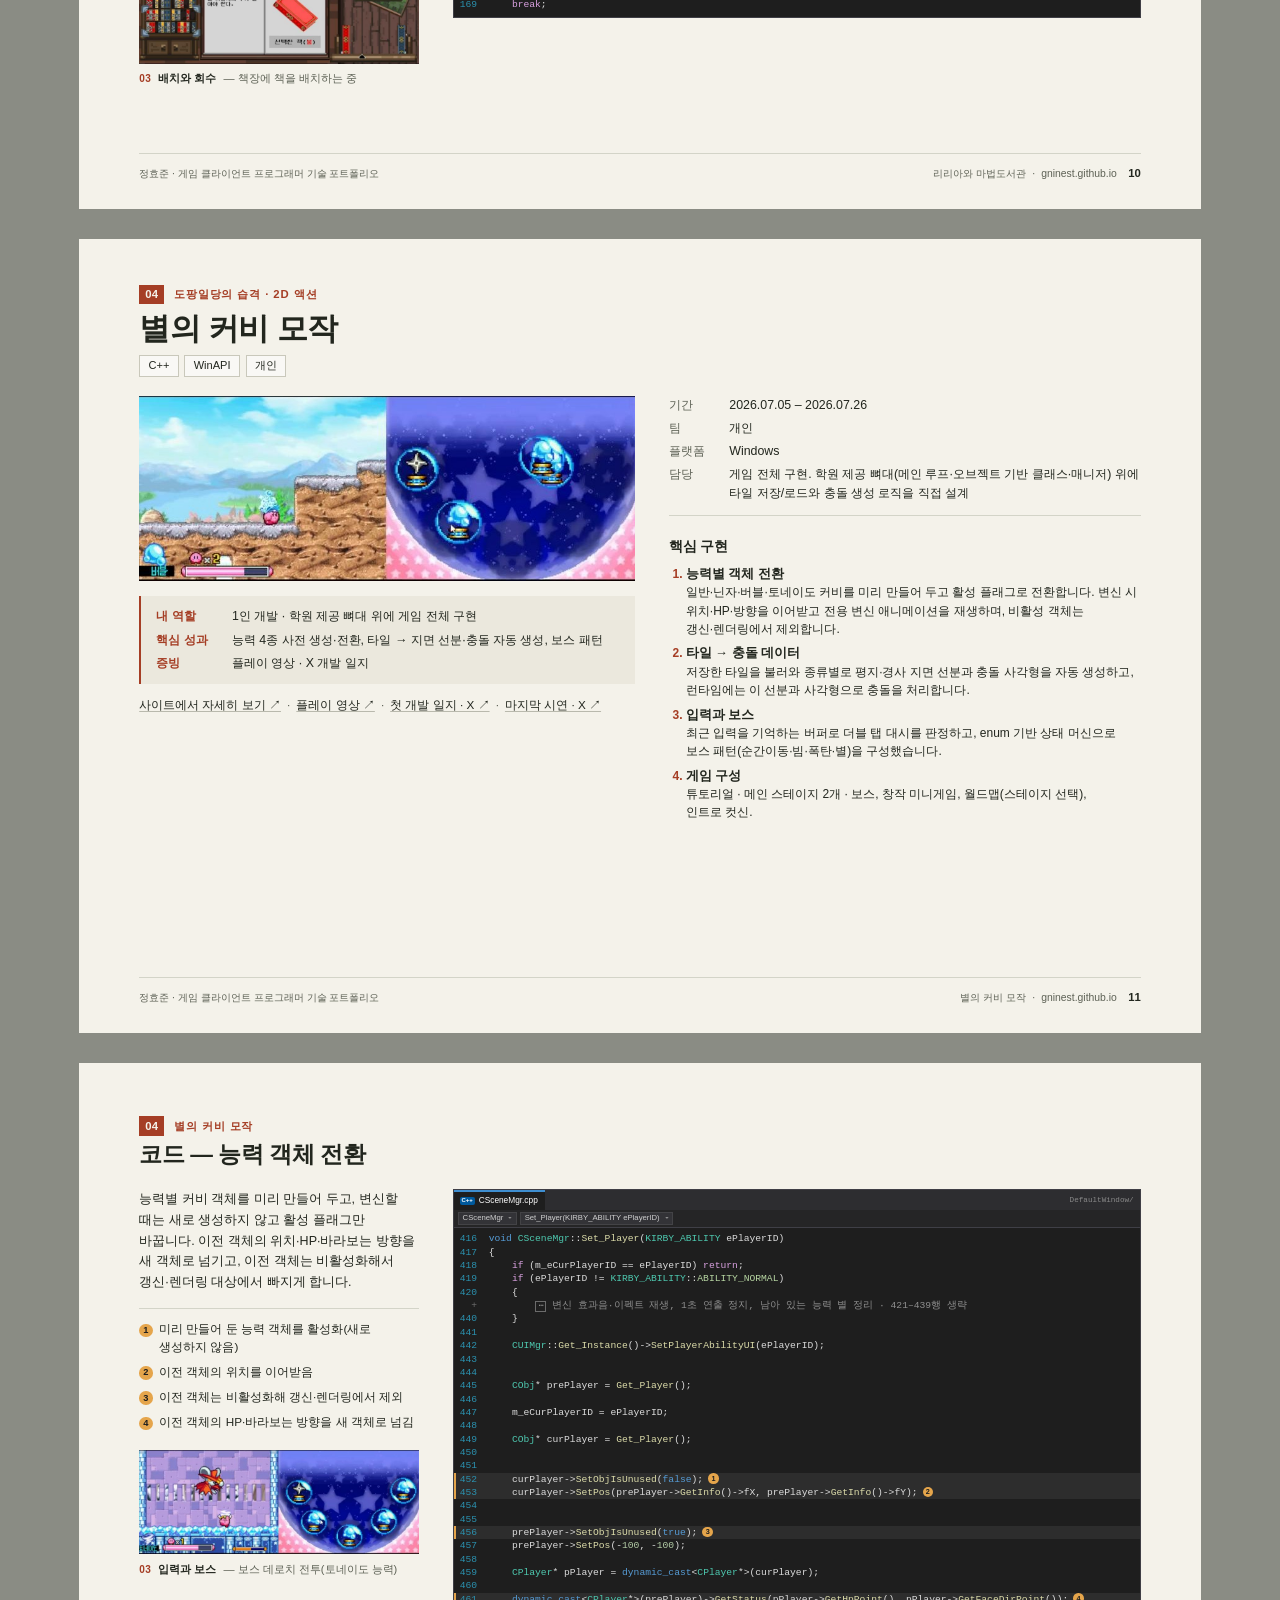
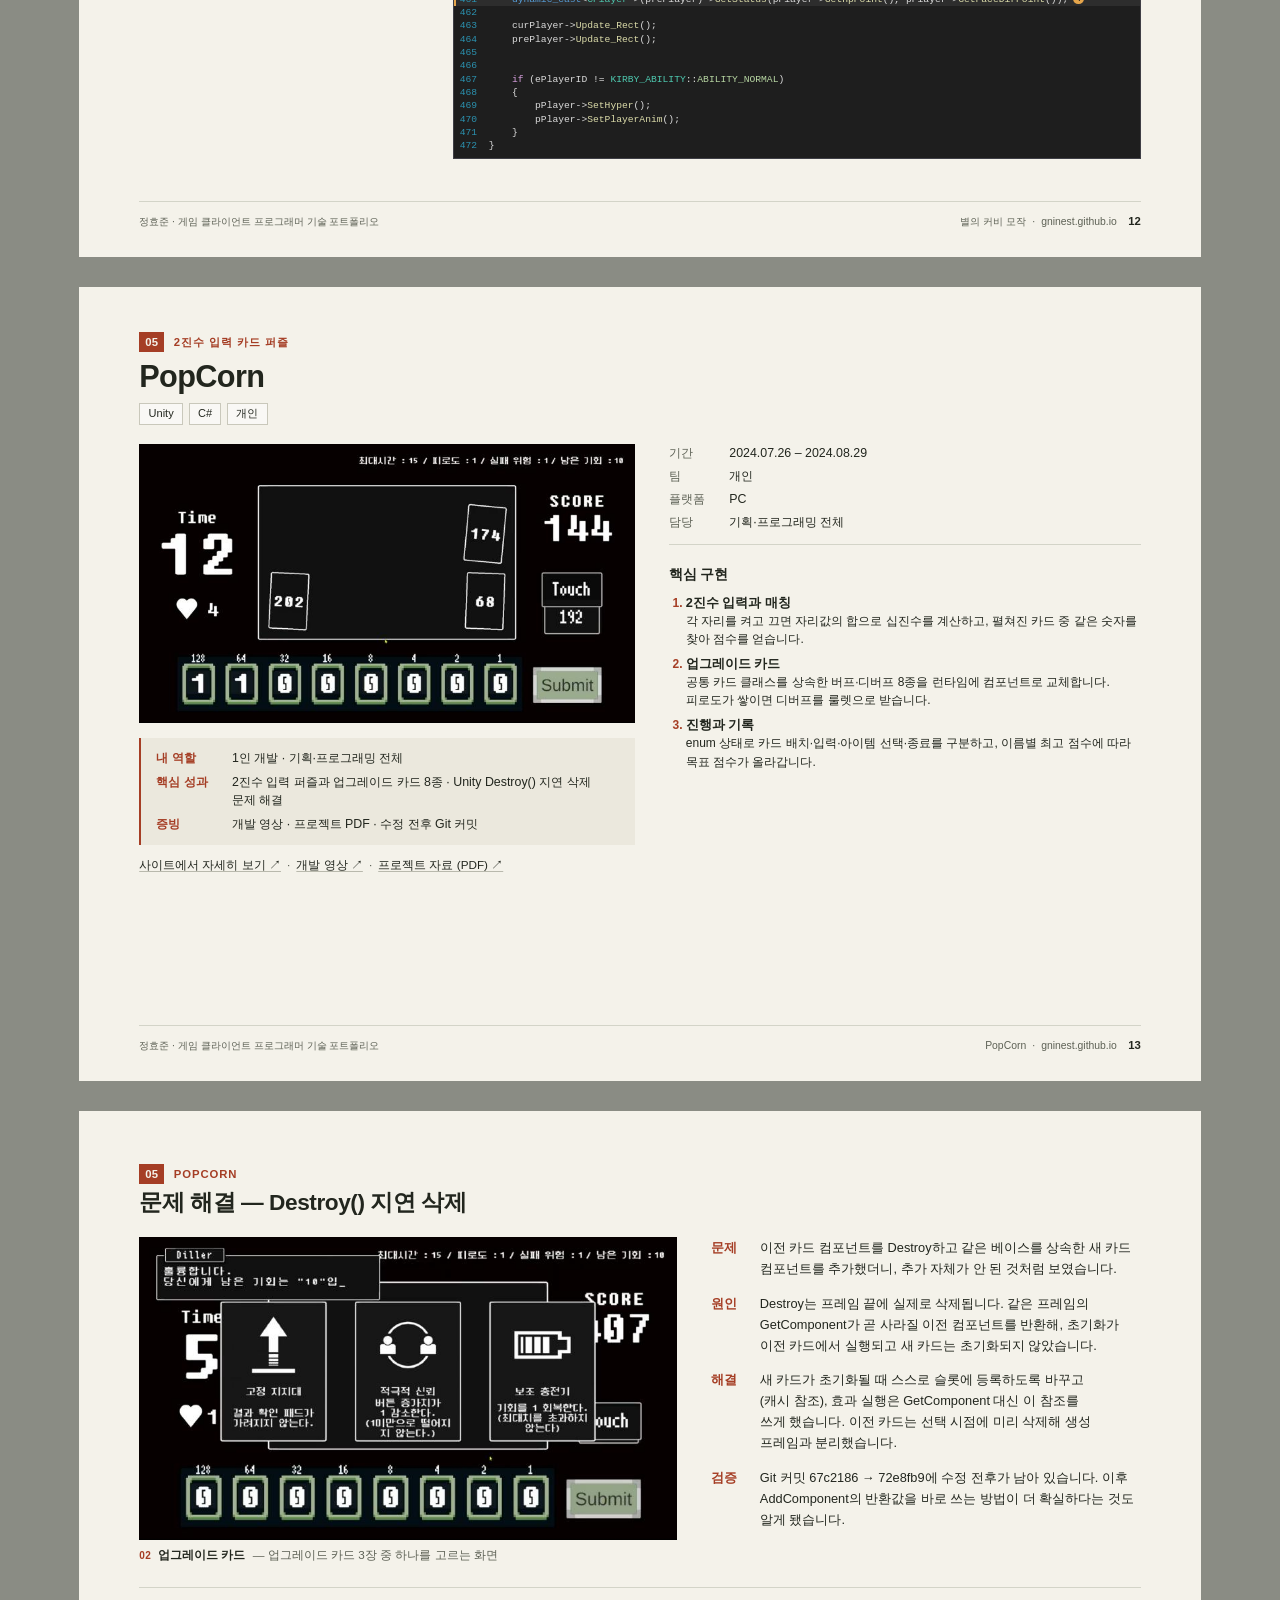
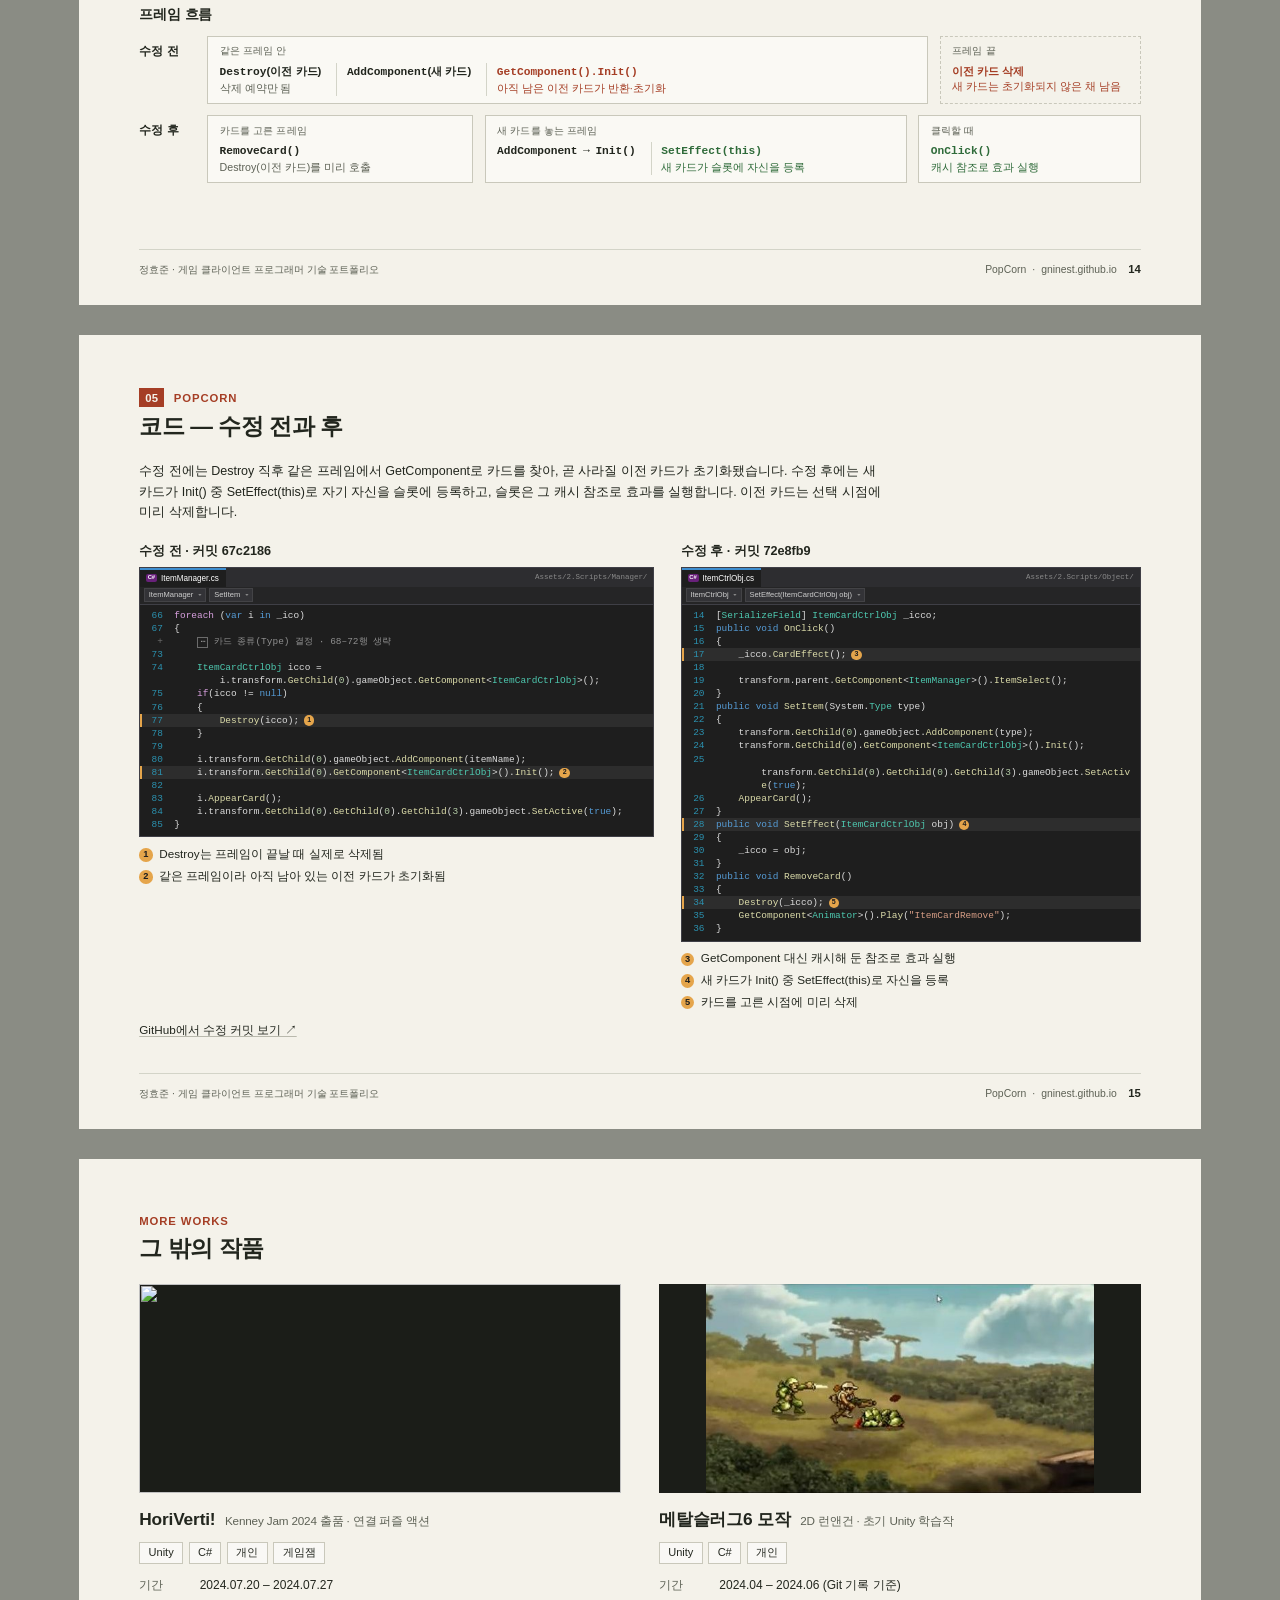
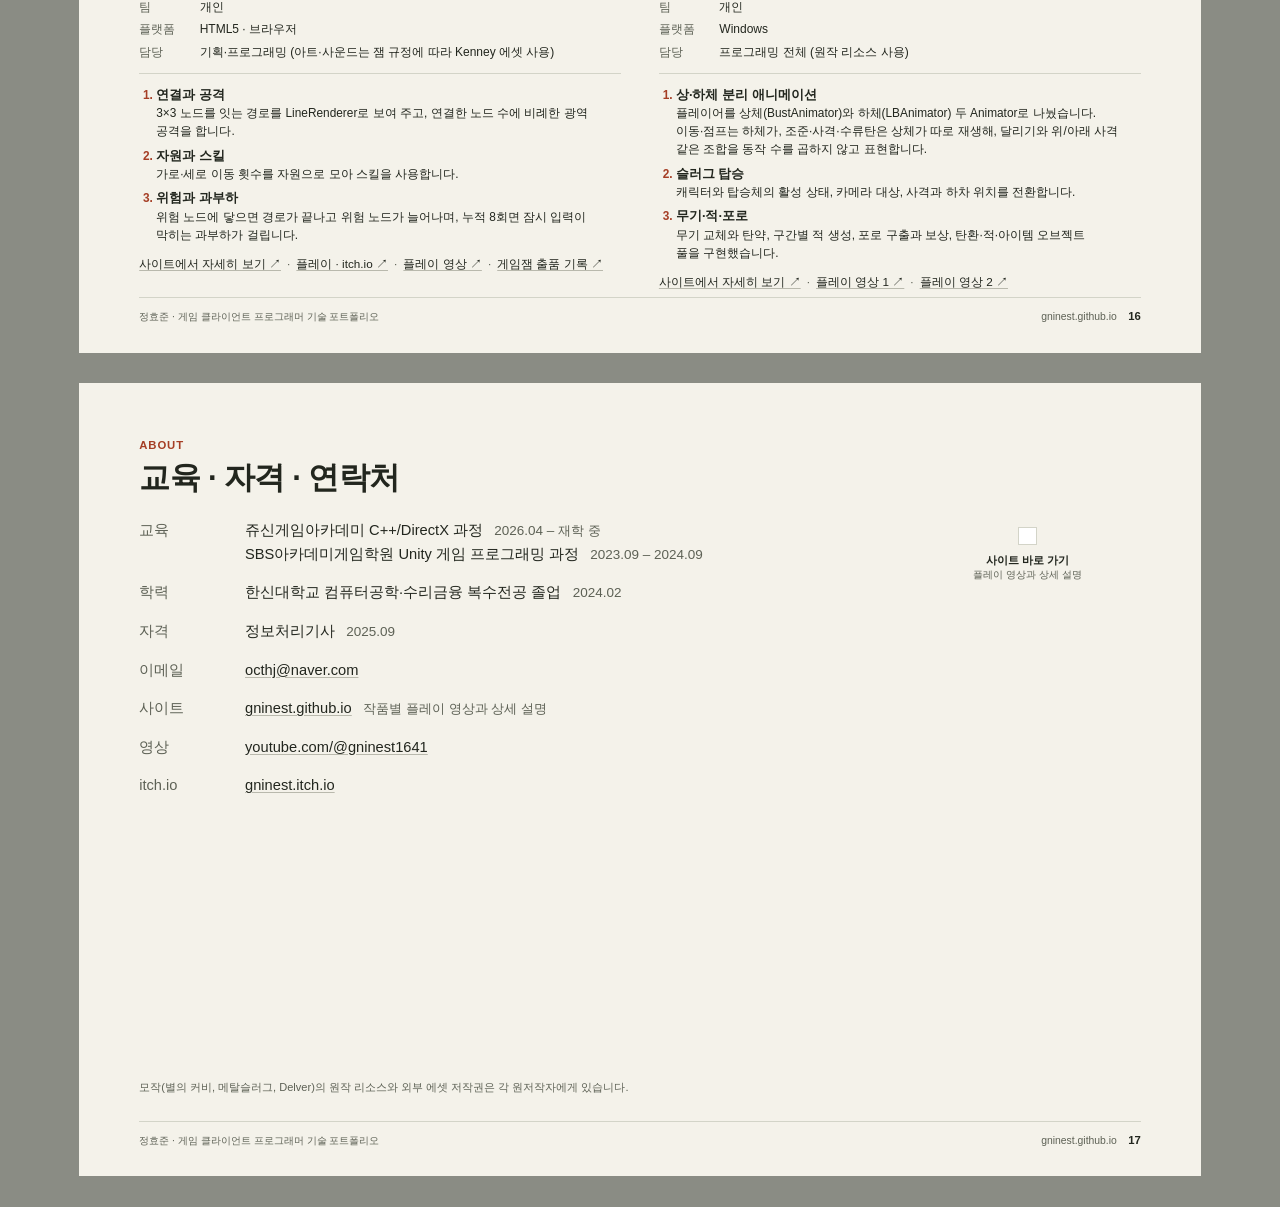
==== commit 67d60336: "디자인 개선" ====
--- a/print.html
+++ b/print.html
@@ -7,11 +7,13 @@
 <title>정효준 · 기술 포트폴리오</title>
 <!-- 인쇄(PDF)용 페이지: 브라우저에서 Ctrl+P → 대상 "PDF로 저장", 용지 A4 가로, 여백 "없음", "배경 그래픽" 켜기 -->
 <link rel="stylesheet" href="https://cdn.jsdelivr.net/gh/orioncactus/pretendard@v1.3.9/dist/web/variable/pretendardvariable-dynamic-subset.min.css">
+<link rel="stylesheet" href="codeview.css">
 <link rel="stylesheet" href="print.css">
 </head>
 <body>
 <main id="book"></main>
 <script src="https://cdnjs.cloudflare.com/ajax/libs/qrcodejs/1.0.0/qrcode.min.js"></script>
+<script src="codeview.js"></script>
 <script src="excerpts.js"></script>
 <script src="data.js"></script>
 <script src="print.js"></script>
--- a/codeview.css
+++ b/codeview.css
@@ -0,0 +1,28 @@
+/* 코드 발췌 — Visual Studio 2022 다크 테마 색상 (codeview.js가 그리는 구조). 글자 크기는 .cv의 font-size 하나로 조절합니다. */
+.cv{margin:0;font-size:13px}
+.cv-cap{font-family:inherit;font-size:.95em;font-weight:700;margin:0 0 .45em;color:inherit}
+.cv-win{background:#1e1e1e;color:#dcdcdc;border:1px solid #3f3f46;font-family:Consolas,"Cascadia Mono","D2Coding","Malgun Gothic",monospace;line-height:1.38}
+.cv-tabs{display:flex;align-items:stretch;justify-content:space-between;gap:1em;background:#2d2d30;font-family:"Segoe UI","Pretendard Variable",Pretendard,"Malgun Gothic",sans-serif;font-size:.86em}
+.cv-tab{display:flex;align-items:center;gap:.5em;background:#1e1e1e;color:#fff;padding:.35em .9em .35em .7em;border-top:2px solid #3e8ed0;white-space:nowrap}
+.cv-ico{font-size:.72em;font-weight:700;padding:.05em .3em;border-radius:2px;color:#fff;line-height:1.3}
+.cv-ico.cs{background:#68217a}
+.cv-ico.cpp{background:#00599c}
+.cv-path{color:#8a8a8a;align-self:center;padding-right:.8em;white-space:nowrap;overflow:hidden;text-overflow:ellipsis;font-family:Consolas,monospace;font-size:.92em}
+.cv-nav{display:flex;gap:.4em;padding:.25em .5em;background:#252526;border-bottom:1px solid #3f3f46;font-family:"Segoe UI","Pretendard Variable",Pretendard,"Malgun Gothic",sans-serif;font-size:.8em;color:#cfcfcf}
+.cv-nav span{border:1px solid #434346;background:#333337;padding:.05em 1.6em .05em .5em;position:relative;white-space:nowrap;overflow:hidden;text-overflow:ellipsis;min-width:0}
+.cv-nav span::after{content:"▾";position:absolute;right:.45em;color:#9a9a9a}
+.cv-body{padding:.45em 0 .55em}
+.cv-row{display:flex;align-items:flex-start}
+.cv-n{flex:0 0 3.6em;text-align:right;padding-right:1.2em;color:#2b91af;user-select:none;white-space:nowrap}
+.cv-foldrow .cv-n{color:#6d6d6d}
+.cv-foldtxt{color:#8f8f8f}
+.cv-c{flex:1;min-width:0;white-space:pre-wrap;overflow-wrap:anywhere;tab-size:4;padding-right:.8em}
+.cv-m{text-indent:0}
+.cv-hl{background:rgba(255,255,255,.065);box-shadow:inset 2px 0 #e5a54b}
+.cv-fold{display:inline-block;border:1px solid #6b6b6b;color:#a0a0a0;padding:0 .3em;line-height:1.1;font-size:.9em}
+.cv-m{display:inline-flex;align-items:center;justify-content:center;width:1.45em;height:1.45em;margin-left:.7em;border-radius:50%;background:#e5a54b;color:#1e1e1e;font:700 .75em/1 "Pretendard Variable",Pretendard,"Malgun Gothic",sans-serif;vertical-align:.1em}
+.c-kw{color:#569cd6}.c-ctl{color:#d8a0df}.c-type{color:#4ec9b0}.c-fn{color:#dcdcaa}.c-str{color:#d69d85}.c-num{color:#b5cea8}.c-enum{color:#b8d7a3}
+.c-cmt{color:#57a64a}.c-doc,.c-tag{color:#808080}
+.cv-notes{list-style:none;margin:.7em 0 0;padding:0;display:grid;gap:.35em}
+.cv-notes li{display:flex;gap:.55em;align-items:baseline}
+.cv-notes .cv-m{margin:0;flex:0 0 auto;font-size:.8em;vertical-align:0;position:relative;top:-.05em}
--- a/print.css
+++ b/print.css
@@ -1,107 +1,194 @@
-/* 기술 포트폴리오 인쇄용 스타일 — A4 가로(297×210mm) */
+/* 기술 포트폴리오 인쇄용 스타일 — A4 가로(297×210mm). 코드 블록 색상은 codeview.css */
 @page { size: A4 landscape; margin: 0; }
-:root { --paper:#f3f1e9; --ink:#242820; --muted:#5d6155; --line:#d3d4c8; --accent:#a53e25; --card:#ebe8dd; }
+:root { --paper:#f4f2ea; --ink:#22261e; --muted:#5d6155; --line:#d3d4c8; --accent:#a53e25; --card:#ebe8dd; --dark:#1b1d18; }
 * { box-sizing: border-box; -webkit-print-color-adjust: exact; print-color-adjust: exact; }
 html, body { margin: 0; background: #8a8c84; }
-body { font-family: "Pretendard Variable", Pretendard, "Malgun Gothic", sans-serif; color: var(--ink); font-size: 10pt; line-height: 1.55; word-break: keep-all; }
+body { font-family: "Pretendard Variable", Pretendard, "Malgun Gothic", sans-serif; color: var(--ink); font-size: 10pt; line-height: 1.6; word-break: keep-all; }
 a { color: inherit; text-decoration: underline; text-decoration-color: #b9b9ad; text-underline-offset: 2px; }
-h1, h2, h3, p { margin: 0; }
+a.plain { text-decoration: none; color: inherit; }
+h1, h2, h3, p, figure { margin: 0; }
+p, dd, li, td, figcaption { text-wrap: pretty; }
+h1, h2, h3, .lead, .sub { text-wrap: balance; }
+i { font-style: normal; }
 
-.page { width: 297mm; height: 210mm; padding: 13mm 15mm 16mm; position: relative; overflow: hidden; background: var(--paper); margin: 0 auto 8mm; break-after: page; page-break-after: always; }
+/* 쪽 틀 */
+.page { width: 297mm; height: 210mm; padding: 14mm 16mm 17mm; position: relative; overflow: hidden; background: var(--paper); margin: 0 auto 8mm; break-after: page; page-break-after: always; }
 .page:last-child { break-after: auto; page-break-after: auto; }
-.pfoot { position: absolute; left: 15mm; right: 15mm; bottom: 7mm; display: flex; justify-content: space-between; font-size: 8pt; color: var(--muted); border-top: 1px solid var(--line); padding-top: 2.5mm; }
+.pfoot { position: absolute; left: 16mm; right: 16mm; bottom: 7mm; display: flex; justify-content: space-between; align-items: baseline; font-size: 7.8pt; color: var(--muted); border-top: 1px solid var(--line); padding-top: 2.5mm; }
 .pfoot a { text-decoration: none; }
+.pfoot i { margin: 0 1.6mm; }
+.pfoot b { margin-left: 3mm; color: var(--ink); font-size: 8.5pt; }
 
-.eyebrow { font-size: 8.5pt; font-weight: 700; letter-spacing: .08em; color: var(--accent); text-transform: uppercase; }
+.eyebrow { font-size: 8.5pt; font-weight: 700; letter-spacing: .08em; color: var(--accent); text-transform: uppercase; display: flex; align-items: baseline; gap: 2.5mm; }
+.eyebrow b { font-size: 8.5pt; color: var(--paper); background: var(--accent); padding: .2mm 1.6mm; letter-spacing: .02em; }
 .ph { margin-bottom: 6mm; }
-.ph h2 { font-size: 22pt; letter-spacing: -.02em; line-height: 1.25; margin-top: 1mm; }
-.ph.slim { margin-bottom: 5mm; }
+.ph h2 { font-size: 23pt; letter-spacing: -.02em; line-height: 1.25; margin-top: 1.2mm; }
+.ph.slim { margin-bottom: 5.5mm; }
 .ph.slim h2 { font-size: 17pt; }
-h3 { font-size: 11pt; margin: 4.5mm 0 2mm; }
-.tags { display: flex; flex-wrap: wrap; gap: 1.5mm; margin-top: 2mm; }
-.tags span { font-size: 8.5pt; border: 1px solid #c9c8bb; background: #fff8; padding: .4mm 2.2mm; }
+h3 { font-size: 10.5pt; margin: 5mm 0 1.8mm; letter-spacing: -.01em; }
+.tags { display: flex; flex-wrap: wrap; gap: 1.5mm; margin-top: 2.2mm; }
+.tags span { font-size: 8.3pt; border: 1px solid #c9c8bb; background: #fff8; padding: .3mm 2.2mm; }
 .award { display: inline-block; margin-top: 2.5mm; font-size: 9pt; font-weight: 600; color: #673b12; border-bottom: 1.5px solid #bc9457; }
-.small, .note { font-size: 8.5pt; color: var(--muted); }
+.note { font-size: 8.3pt; color: var(--muted); line-height: 1.7; }
+.dim { color: var(--muted); margin-left: 3mm; font-size: .92em; }
 
-/* 표지 */
-.cover { display: grid; grid-template-columns: 1fr 62mm; grid-template-rows: auto 1fr; gap: 0 12mm; padding-top: 22mm; }
-.cover h1 { font-size: 40pt; letter-spacing: -.03em; line-height: 1.15; margin: 3mm 0 4mm; }
-.cover h1 span { font-size: 16pt; font-weight: 500; color: var(--muted); margin-left: 3mm; letter-spacing: 0; }
-.cover .lead { font-size: 17pt; font-weight: 700; }
-.cover .sub { font-size: 11pt; color: var(--muted); margin-top: 2mm; }
-.contact { display: grid; grid-template-columns: 34mm 1fr; gap: 1.5mm 4mm; margin-top: 8mm; font-size: 10.5pt; }
+/* 이미지 틀: 원본 비율을 지키고(잘리지 않음) 남는 부분은 어두운 배경 */
+.frame { background: var(--dark); aspect-ratio: 16 / 9; display: flex; align-items: center; justify-content: center; overflow: hidden; }
+.frame img { width: 100%; height: 100%; object-fit: contain; display: block; }
+figcaption { font-size: 8.5pt; color: var(--muted); margin-top: 1.8mm; line-height: 1.5; }
+figcaption strong { color: var(--ink); margin-right: 2mm; }
+.fnum { display: inline-block; font-size: 7.5pt; color: var(--accent); margin-right: 1.8mm; letter-spacing: .04em; }
+
+/* 1. 표지 */
+.cover { display: grid; grid-template-columns: 1fr 150mm; gap: 0 14mm; padding-top: 20mm; padding-bottom: 22mm; }
+.cover-l { display: flex; flex-direction: column; }
+.cover h1 { font-size: 42pt; letter-spacing: -.03em; line-height: 1.1; margin: 4mm 0 7mm; display: flex; align-items: baseline; gap: 4mm; }
+.cover h1 span { font-size: 15pt; font-weight: 500; color: var(--muted); letter-spacing: 0; }
+.cover .lead { font-size: 19pt; font-weight: 700; line-height: 1.4; letter-spacing: -.02em; }
+.cover .sub { font-size: 10.5pt; color: var(--muted); margin-top: 4mm; line-height: 1.7; }
+.cover-bottom { margin-top: auto; display: flex; align-items: flex-end; justify-content: space-between; gap: 6mm; }
+.contact { display: grid; grid-template-columns: 19mm 1fr; gap: 1.6mm 3mm; margin: 0; font-size: 9.8pt; }
 .contact dt { color: var(--muted); }
-.contact dd { margin: 0; font-weight: 600; }
-.cover-r { text-align: center; align-self: start; padding-top: 6mm; }
-.cover-r #qr { display: inline-block; background: #fff; padding: 3mm; border: 1px solid var(--line); }
-.cover-r #qr img { display: block; width: 44mm !important; height: 44mm !important; }
-.cover-r #qr canvas { display: none !important; }
-.cover-r p { font-size: 8.5pt; color: var(--muted); margin-top: 2mm; }
-.cover-shots { grid-column: 1 / -1; align-self: end; display: grid; grid-template-columns: repeat(4, 1fr); gap: 3mm; margin-bottom: 4mm; }
-.cover-shots img { width: 100%; aspect-ratio: 16/10; object-fit: cover; background: #1d1f19; }
+.contact dd { margin: 0; font-weight: 600; white-space: nowrap; }
+.qr-wrap { display: flex; flex-direction: column; align-items: center; gap: 2mm; }
+.qr { display: block; background: #fff; padding: 2.2mm; border: 1px solid var(--line); }
+.qr img { display: block; width: 26mm !important; height: 26mm !important; }
+.qr canvas { display: none !important; }
+.qr-cap { font-size: 8.5pt; font-weight: 600; text-align: center; line-height: 1.35; white-space: nowrap; }
+.qr-cap small { display: block; font-size: 7.5pt; font-weight: 400; color: var(--muted); }
+.cover-shots { display: grid; grid-template-columns: 1fr 1fr; gap: 5mm 4mm; align-self: center; }
+.cover-shots figcaption { font-size: 8pt; font-weight: 600; color: var(--ink); margin-top: 1.4mm; }
 
-/* 한눈에 보기 */
-.ov-grid { display: grid; grid-template-columns: 1fr 1.35fr; gap: 10mm; }
-.ov-grid h3:first-child { margin-top: 0; }
-.chips { list-style: none; padding: 0; margin: 0; display: flex; flex-wrap: wrap; gap: 1.5mm; }
-.chips li { font-size: 9pt; border: 1px solid #c9c8bb; background: #fff8; padding: .6mm 2.6mm; }
-.hl { margin: 0; padding-left: 5mm; display: grid; gap: 1.5mm; }
-.plist { width: 100%; border-collapse: collapse; font-size: 9pt; }
-.plist th { text-align: left; font-weight: 600; color: var(--muted); border-bottom: 1.5px solid var(--ink); padding: 1.5mm 2mm; }
-.plist td { border-bottom: 1px solid var(--line); padding: 1.8mm 2mm; vertical-align: top; }
-.plist td small { color: #673b12; font-size: 8pt; }
-.plist .pg { text-align: right; font-weight: 700; color: var(--accent); }
+/* 2. 한눈에 보기 */
+.ov-top { display: grid; grid-template-columns: .8fr 1fr 1.45fr; gap: 10mm; padding-bottom: 5mm; border-bottom: 1px solid var(--line); }
+.ov-top h3 { margin-top: 0; color: var(--accent); font-size: 9pt; letter-spacing: .02em; }
+.ov-top .big { font-size: 12pt; font-weight: 700; line-height: 1.45; }
+.chips { list-style: none; padding: 0; margin: 0; display: flex; flex-wrap: wrap; gap: 1.6mm; }
+.chips li { font-size: 9pt; border: 1px solid #c9c8bb; background: #fff8; padding: .5mm 2.6mm; }
+.hl { margin: 0; padding-left: 4.5mm; display: grid; gap: 1.6mm; font-size: 9.3pt; line-height: 1.5; }
+.hl b { margin-right: 2mm; }
+.hl em { font-style: normal; font-weight: 700; color: var(--accent); }
+.list-h { margin-top: 5mm; }
+.plist { width: 100%; border-collapse: collapse; font-size: 9pt; line-height: 1.45; }
+.plist th { text-align: left; font-weight: 600; font-size: 8.3pt; color: var(--muted); border-bottom: 1.5px solid var(--ink); padding: 1.3mm 2.5mm; }
+.plist td { border-bottom: 1px solid var(--line); padding: 2mm 2.5mm; vertical-align: top; }
+.plist td:first-child a { font-weight: 600; }
+.plist td small { display: block; color: #673b12; font-size: 7.8pt; margin-top: .5mm; }
+.plist .nw { white-space: nowrap; }
+.plist .pg { text-align: right; font-weight: 700; color: var(--accent); width: 9mm; }
 
-/* 작품 소개 쪽 */
-.proj-grid { display: grid; grid-template-columns: 1.05fr 1fr; gap: 8mm; }
-.hero { width: 100%; aspect-ratio: 16/10; object-fit: contain; background: #1d1f19; display: block; }
-.tldr { display: grid; grid-template-columns: 17mm 1fr; gap: 1.2mm 3mm; margin: 4mm 0 0; padding: 3mm 4mm; background: var(--card); border-left: 2.5px solid var(--accent); font-size: 9.5pt; }
+/* 3-1. 작품 소개 */
+.proj-grid { display: grid; grid-template-columns: 1.05fr 1fr; gap: 9mm; }
+.tldr { display: grid; grid-template-columns: 17mm 1fr; gap: 1.3mm 3mm; margin: 4mm 0 0; padding: 3mm 4mm; background: var(--card); border-left: 2.5px solid var(--accent); font-size: 9.3pt; line-height: 1.5; }
 .tldr dt { font-weight: 700; color: var(--accent); }
 .tldr dd { margin: 0; }
-.links { font-size: 9pt; margin-top: 3mm; }
-.meta { display: grid; grid-template-columns: 13mm 1fr; gap: 1mm 3mm; margin: 0; font-size: 9.5pt; padding-bottom: 3mm; border-bottom: 1px solid var(--line); }
+.links { font-size: 8.8pt; margin-top: 3mm; }
+.links i { margin: 0 1.6mm; color: var(--muted); }
+.meta { display: grid; grid-template-columns: 13mm 1fr; gap: 1mm 3mm; margin: 0; font-size: 9.3pt; line-height: 1.55; padding-bottom: 3mm; border-bottom: 1px solid var(--line); }
 .meta dt { color: var(--muted); }
 .meta dd { margin: 0; }
-.features { margin: 0; padding-left: 4.5mm; display: grid; gap: 2mm; font-size: 9.3pt; }
-.features strong { display: block; font-size: 9.8pt; }
+.features { margin: 0; padding-left: 4.5mm; display: grid; gap: 1.4mm; font-size: 9pt; line-height: 1.52; }
+.features strong { display: block; font-size: 9.6pt; }
+.features li::marker { font-weight: 700; color: var(--accent); }
 
-/* 코드·문제 해결 쪽 */
-.code-grid { display: grid; grid-template-columns: .62fr 1.38fr; gap: 7mm; }
-.story { display: grid; grid-template-columns: 9mm 1fr; gap: 1.5mm 3mm; margin: 0; font-size: 9.3pt; }
+/* 3-2. 장면 · 문제 해결 */
+.scene-grid { display: grid; grid-template-columns: 1fr 1fr; gap: 7mm; }
+.scene figcaption { font-size: 8.8pt; color: var(--muted); }
+.scene figcaption strong { color: var(--ink); }
+.scene figcaption span::before { content: "— "; }
+.scene-foot { display: grid; grid-template-columns: 112mm 1fr; gap: 9mm; margin-top: 7mm; align-items: start; }
+.evidence .frame { aspect-ratio: 1020 / 520; background: #fff; border: 1px solid var(--line); }
+.evidence figcaption span { display: block; }
+.scene-text h3:first-child { margin-top: 0; }
+.scene-text p { font-size: 9.8pt; }
+
+.compare { display: grid; grid-template-columns: 1fr 26mm 1fr; gap: 4mm; align-items: center; }
+.compare .frame { aspect-ratio: 4 / 3; height: 76mm; margin: 0 auto; }
+.cmp figcaption { display: flex; justify-content: space-between; align-items: baseline; margin-top: 2mm; border-bottom: 1px solid var(--line); padding-bottom: 1mm; }
+.m-k { font-size: 9.5pt; font-weight: 700; color: var(--ink); }
+.m-v { font-size: 17pt; font-weight: 800; color: var(--muted); letter-spacing: -.02em; }
+.cmp.good .m-v { color: var(--accent); }
+.arrow { text-align: center; line-height: 1.2; }
+.arrow span { display: block; font-size: 22pt; color: var(--accent); }
+.arrow b { display: block; font-size: 15pt; letter-spacing: -.02em; }
+.arrow small { display: block; font-size: 7.8pt; color: var(--muted); margin-top: 1mm; }
+.story4 { display: grid; grid-template-columns: repeat(4, 1fr); gap: 5mm; margin: 6mm 0 0; }
+.story4 div { border-top: 2px solid var(--accent); padding-top: 2.2mm; }
+.story4 dt { font-weight: 700; color: var(--accent); font-size: 9.5pt; margin-bottom: 1mm; }
+.story4 dd { margin: 0; font-size: 9pt; line-height: 1.6; }
+
+.story-side { display: grid; grid-template-columns: 1.1fr 1fr; gap: 10mm; align-items: start; }
+.story { display: grid; grid-template-columns: 10mm 1fr; gap: 3.5mm 3mm; margin: 0; font-size: 9.6pt; line-height: 1.65; }
 .story dt { font-weight: 700; color: var(--accent); }
 .story dd { margin: 0; }
-.shots { display: grid; grid-template-columns: repeat(3, 1fr); gap: 2.5mm; margin-top: 3mm; }
-.shots.two { grid-template-columns: 1fr 1fr; }
-.shots.one { grid-template-columns: 1fr; }
-.shots figure { margin: 0; }
-.shots img { width: 100%; aspect-ratio: 16/10; object-fit: contain; background: #1d1f19; display: block; }
-.shots.one img { aspect-ratio: auto; }
-.shots figcaption { font-size: 7.8pt; color: var(--muted); margin-top: .8mm; }
+
+/* 3-3. 코드 */
+.cv { font-size: 7.25pt; }
+.cv-cap { font-size: 9.5pt; }
+.cv + .cv { margin-top: 4mm; }
+.cv-notes { font-size: 8.8pt; line-height: 1.5; margin-top: 2mm; }
+.cv-notes .cv-m { font-size: 7pt; }
+.code-grid { display: grid; grid-template-columns: 74mm 1fr; gap: 9mm; }
 .code-grid .col-l > h3:first-child { margin-top: 0; }
-.xnote { font-size: 9.3pt; margin-bottom: 2.5mm; }
-.code { border: 1px solid #3b4035; margin-bottom: 2.5mm; }
-.code-h { display: flex; justify-content: space-between; gap: 3mm; background: #2b2f26; color: var(--paper); padding: 1.3mm 3mm; font-size: 8.5pt; }
-.code-h span { color: #b7bbab; font-family: Consolas, "D2Coding", monospace; font-size: 7.8pt; }
-.code pre { margin: 0; background: #1d1f19; color: #e8e6dc; padding: 2.5mm 3mm; white-space: pre-wrap; }
-.code pre, .code code { font: 7.6pt/1.34 Consolas, "D2Coding", "Malgun Gothic", monospace; tab-size: 4; }
-.code-grid .shots { grid-template-columns: 1fr 1fr; }
-.code-grid .shots.two { grid-template-columns: 1fr 1fr; }
+.xnote { font-size: 9.4pt; line-height: 1.65; }
+.code-grid .cv-notes { margin: 4mm 0 0; padding-top: 3mm; border-top: 1px solid var(--line); gap: 2mm; }
+.code-grid .col-l .cv { margin-top: 5mm; }
+.side-shot { margin-top: 5mm; }
+.side-shot figcaption { font-size: 8.3pt; }
+.commit { font-size: 8.8pt; margin-top: 3mm; }
+.pair .xnote.wide { max-width: 210mm; margin-bottom: 5mm; }
+.pair-grid { display: grid; grid-template-columns: 1fr 1fr; gap: 7mm; align-items: start; }
+.pair .cv { font-size: 7.1pt; }
 
-/* 보조작 */
-.minor-grid { display: grid; grid-template-columns: 1fr 1fr; gap: 9mm; }
-.minor-grid img { width: 100%; aspect-ratio: 2.3/1; object-fit: contain; background: #1d1f19; display: block; margin-bottom: 3mm; }
-.minor-grid h3 { margin: 0 0 1mm; font-size: 13pt; }
-.minor-grid h3 small { font-size: 9pt; font-weight: 500; color: var(--muted); }
-.minor-grid .meta { margin: 3mm 0; }
-.minor-grid .features { font-size: 9pt; }
+/* 4. 그 밖의 작품 */
+.minor-grid { display: grid; grid-template-columns: 1fr 1fr; gap: 10mm; }
+.minor-grid .frame { aspect-ratio: 2.3 / 1; margin-bottom: 3.5mm; }
+.minor-grid h3 { margin: 0; font-size: 13pt; display: flex; align-items: baseline; gap: 2.5mm; }
+.minor-grid h3 small { font-size: 8.8pt; font-weight: 500; color: var(--muted); }
+.minor-grid .meta { margin: 3mm 0; font-size: 9pt; }
+.minor-grid .features { font-size: 8.9pt; }
 
-/* 마지막 쪽 */
-.about { display: grid; grid-template-columns: 26mm 1fr; gap: 3mm 6mm; font-size: 11pt; margin: 0 0 10mm; }
+/* 5. 마지막 쪽 */
+.closing-grid { display: grid; grid-template-columns: 1fr 60mm; gap: 10mm; align-items: start; }
+.about { display: grid; grid-template-columns: 22mm 1fr; gap: 3.2mm 6mm; font-size: 10.5pt; margin: 0 0 10mm; }
 .about dt { color: var(--muted); }
 .about dd { margin: 0; }
+.closing-r { display: flex; justify-content: center; padding-top: 2mm; }
+.closing-r .qr img { width: 34mm !important; height: 34mm !important; }
 
 @media print { html, body { background: none; } .page { margin: 0; } }
-.code-grid .col-r > h3:first-child { margin-top: 0; }
-.shots.one img { max-height: 40mm; object-fit: contain; }
-.proj-grid .features { gap: 1.4mm; }
-.proj-grid .features li { line-height: 1.48; }
+
+/* ---- 2차 조정 ---- */
+.cover { align-items: center; }
+.cover-l { justify-content: center; }
+.cover-bottom { margin-top: 16mm; justify-content: flex-start; gap: 14mm; }
+.pg-proj { padding-top: 12mm; }
+.pg-proj .ph { margin-bottom: 5mm; }
+.pair-grid { grid-template-columns: minmax(0, 1.12fr) minmax(0, 1fr); }
+.closing { display: flex; flex-direction: column; }
+.closing .about { font-size: 11pt; gap: 4mm 6mm; }
+.closing .note { margin-top: auto; margin-bottom: 4mm; }
+.cover { grid-template-columns: minmax(0, 1fr) 150mm; }
+.cover-bottom { gap: 9mm; }
+.compare .frame { height: 92mm; }
+.pg-story .story-side { grid-template-columns: 1.25fr 1fr; gap: 9mm; }
+
+/* 프레임 흐름 도식 */
+.timeline { margin-top: 6mm; border-top: 1px solid var(--line); padding-top: 1mm; }
+.timeline h3 { margin: 3mm 0 3mm; }
+.lane { display: flex; align-items: stretch; gap: 3mm; margin-bottom: 3mm; }
+.lane-h { flex: 0 0 15mm; font-weight: 700; font-size: 9pt; padding-top: 1.5mm; }
+.frame-box, .frame-end { border: 1px solid #c9c8bb; background: #fff7; padding: 1.6mm 3mm 2mm; }
+.frame-box { flex: 1 1 auto; }
+.frame-end { flex: 0 0 auto; border-style: dashed; background: transparent; }
+.frame-box > p, .frame-end > p { font-size: 7.4pt; color: var(--muted); letter-spacing: .02em; margin-bottom: 1mm; }
+.lane ol { list-style: none; margin: 0; padding: 0; display: flex; gap: 2mm; align-items: stretch; }
+.lane li { display: flex; flex-direction: column; font-size: 8.4pt; line-height: 1.4; padding-right: 2mm; }
+.lane li + li { border-left: 1px solid var(--line); padding-left: 2.5mm; }
+.lane li b { font-family: Consolas, "D2Coding", monospace; font-size: 8.2pt; font-weight: 700; }
+.lane li span { color: var(--muted); font-size: 8pt; }
+.lane li.bad b, .lane li.bad span { color: var(--accent); }
+.lane li.good b { color: #2f6b3a; }
+.lane li.good span { color: #2f6b3a; }
+.lane li b { font-family: inherit; font-size: 8.6pt; }
+.lane li b code { font-family: Consolas, "D2Coding", monospace; font-size: 8.4pt; }
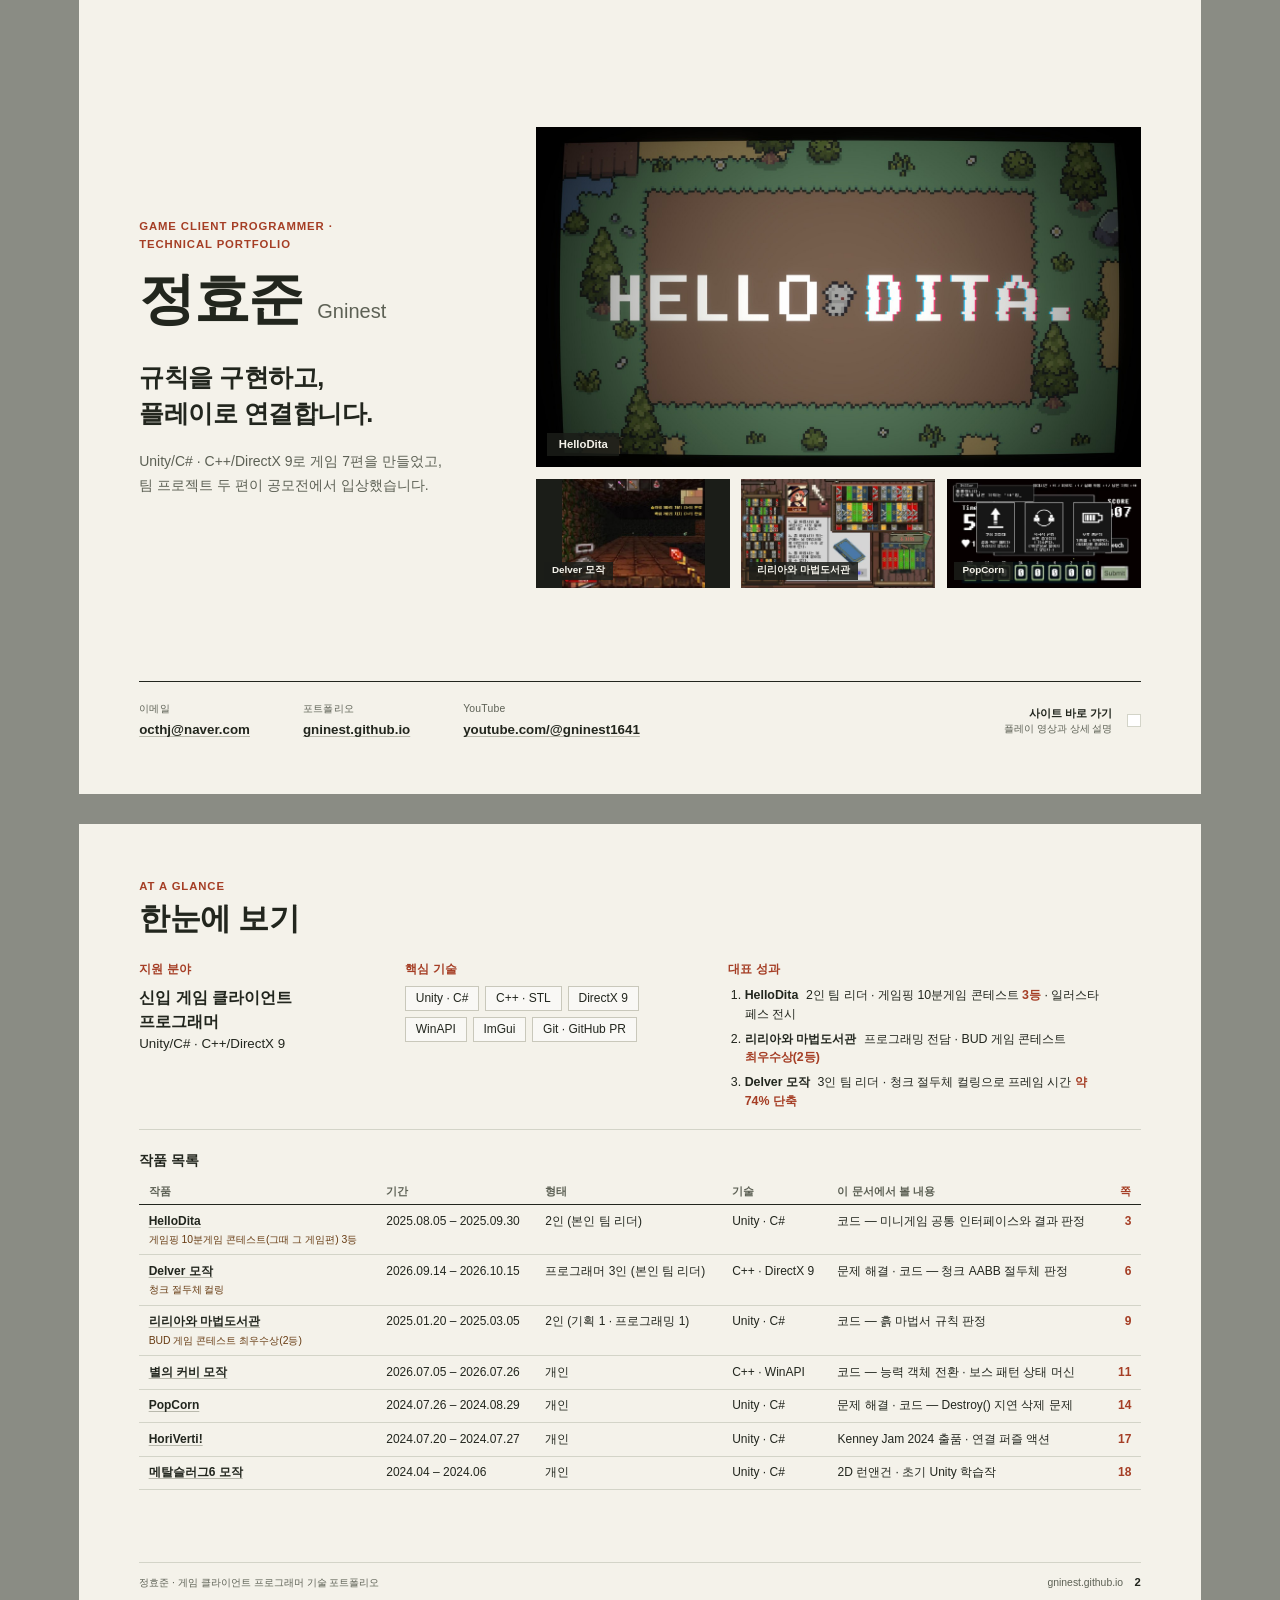
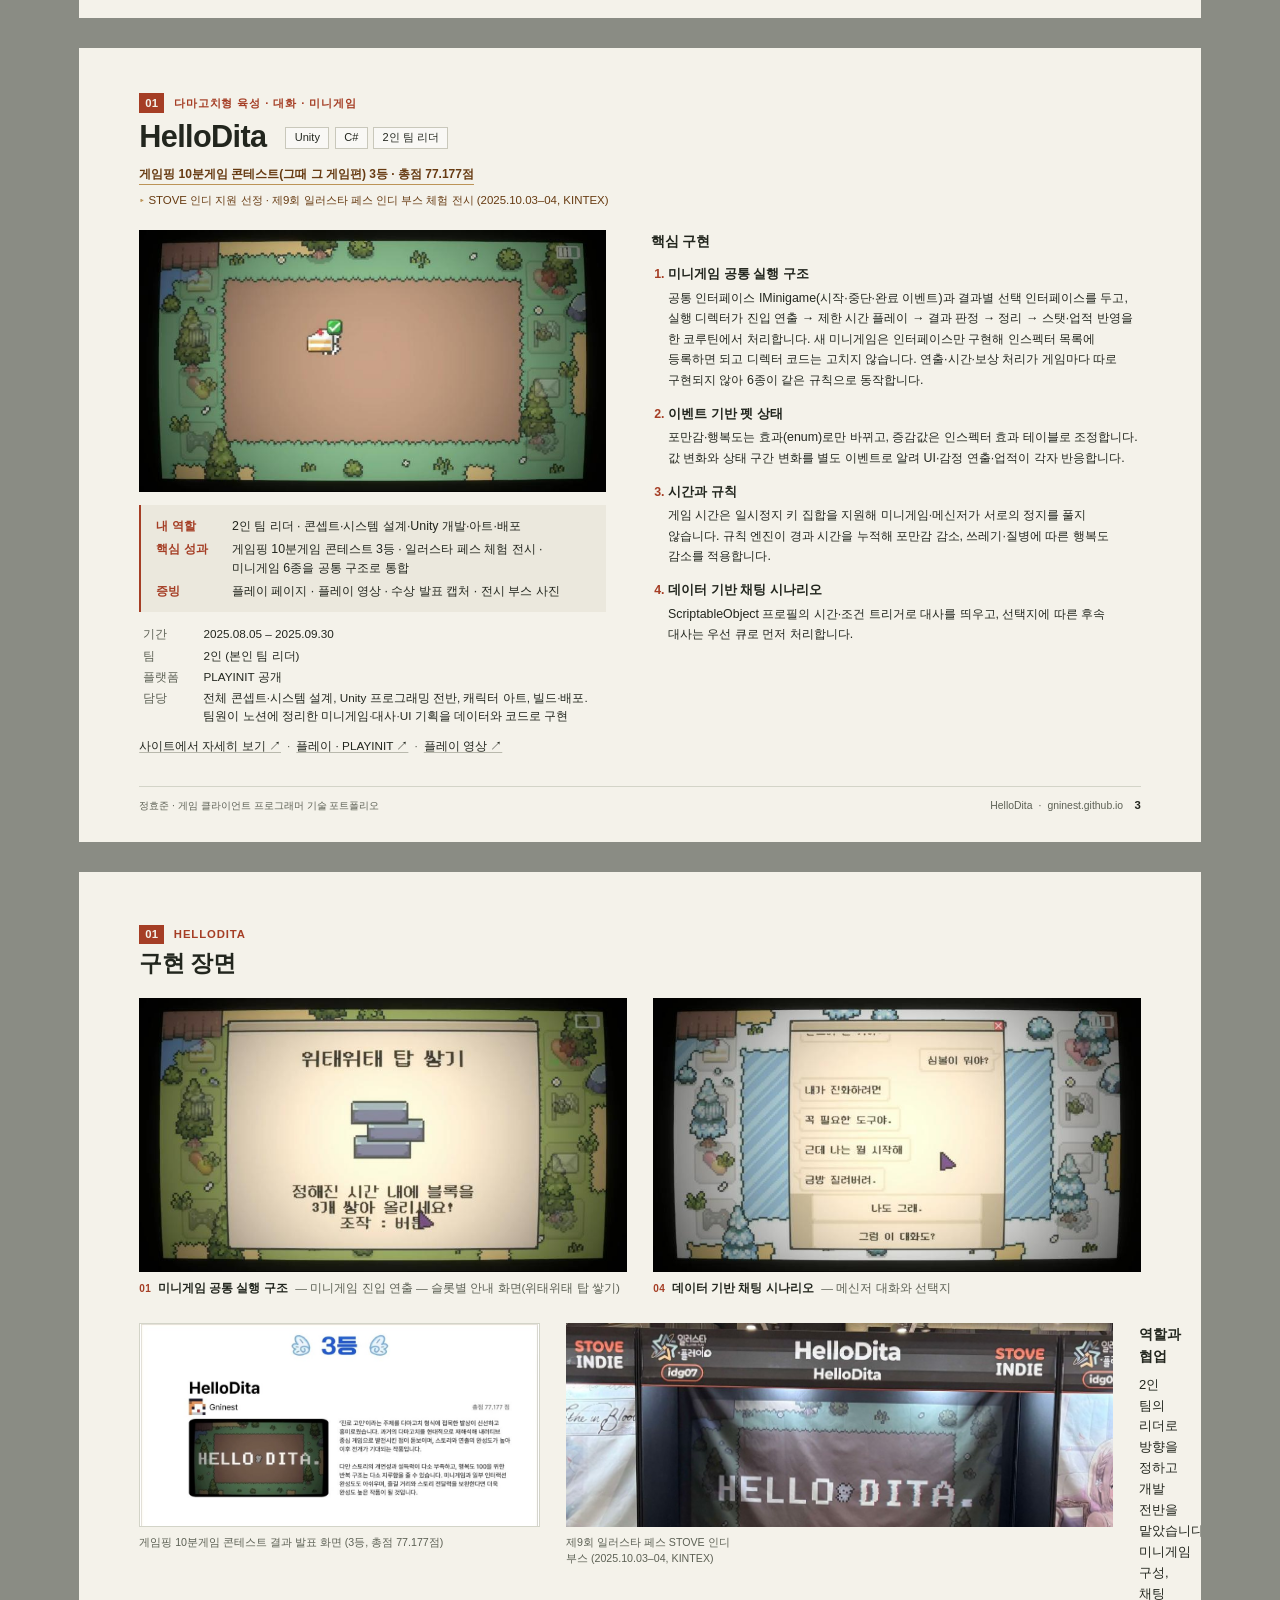
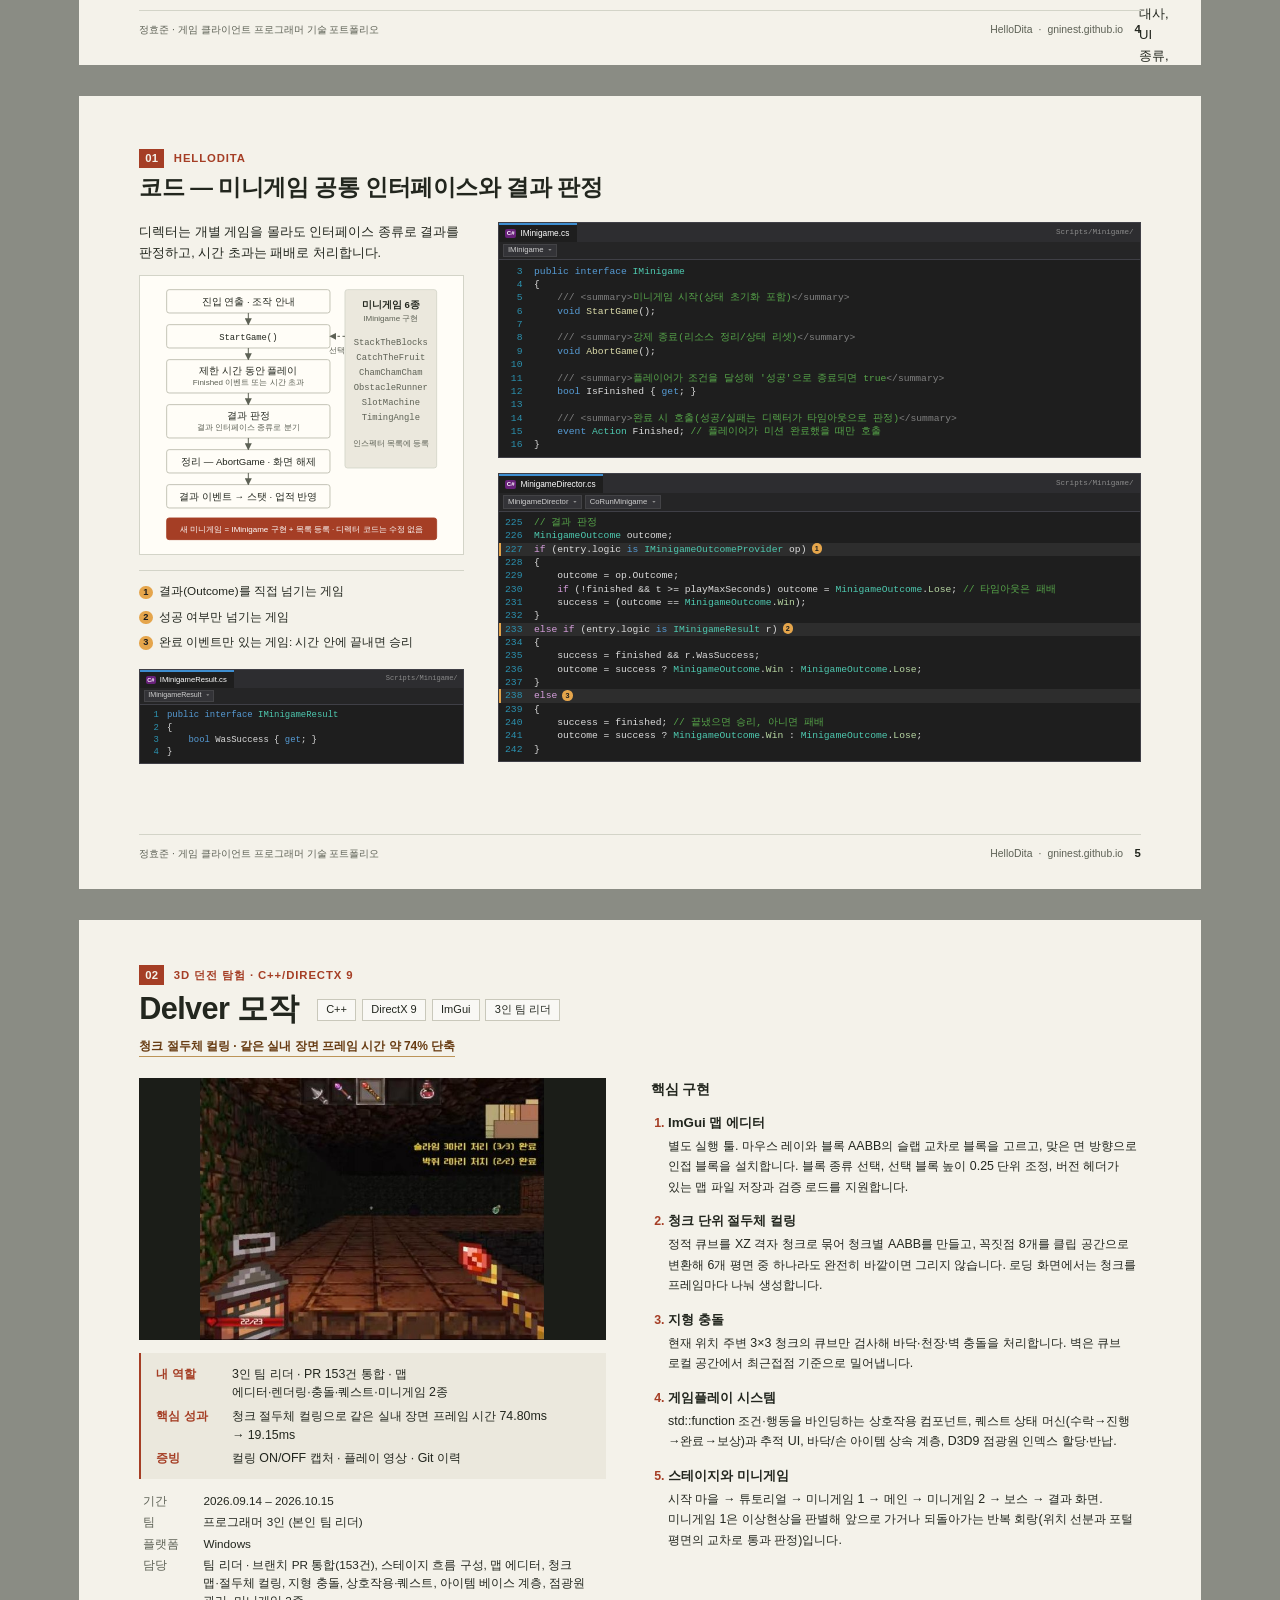
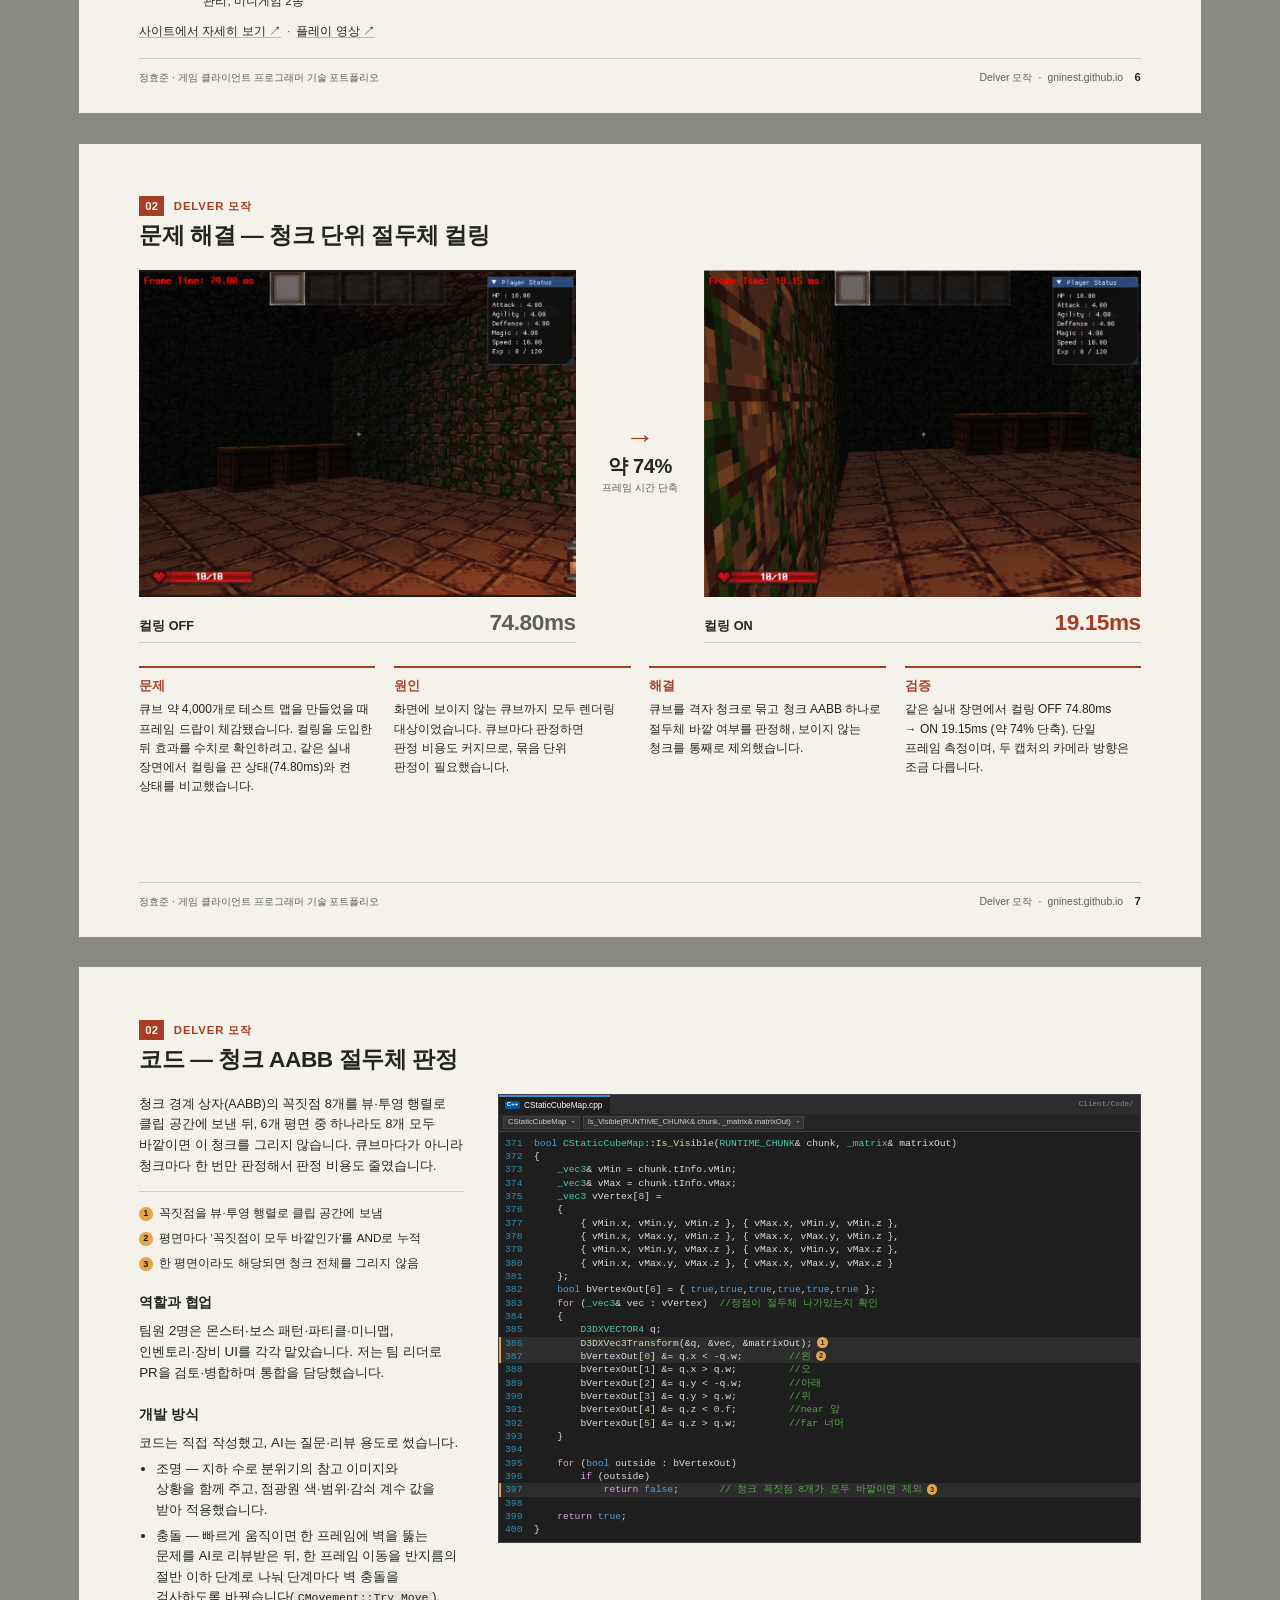
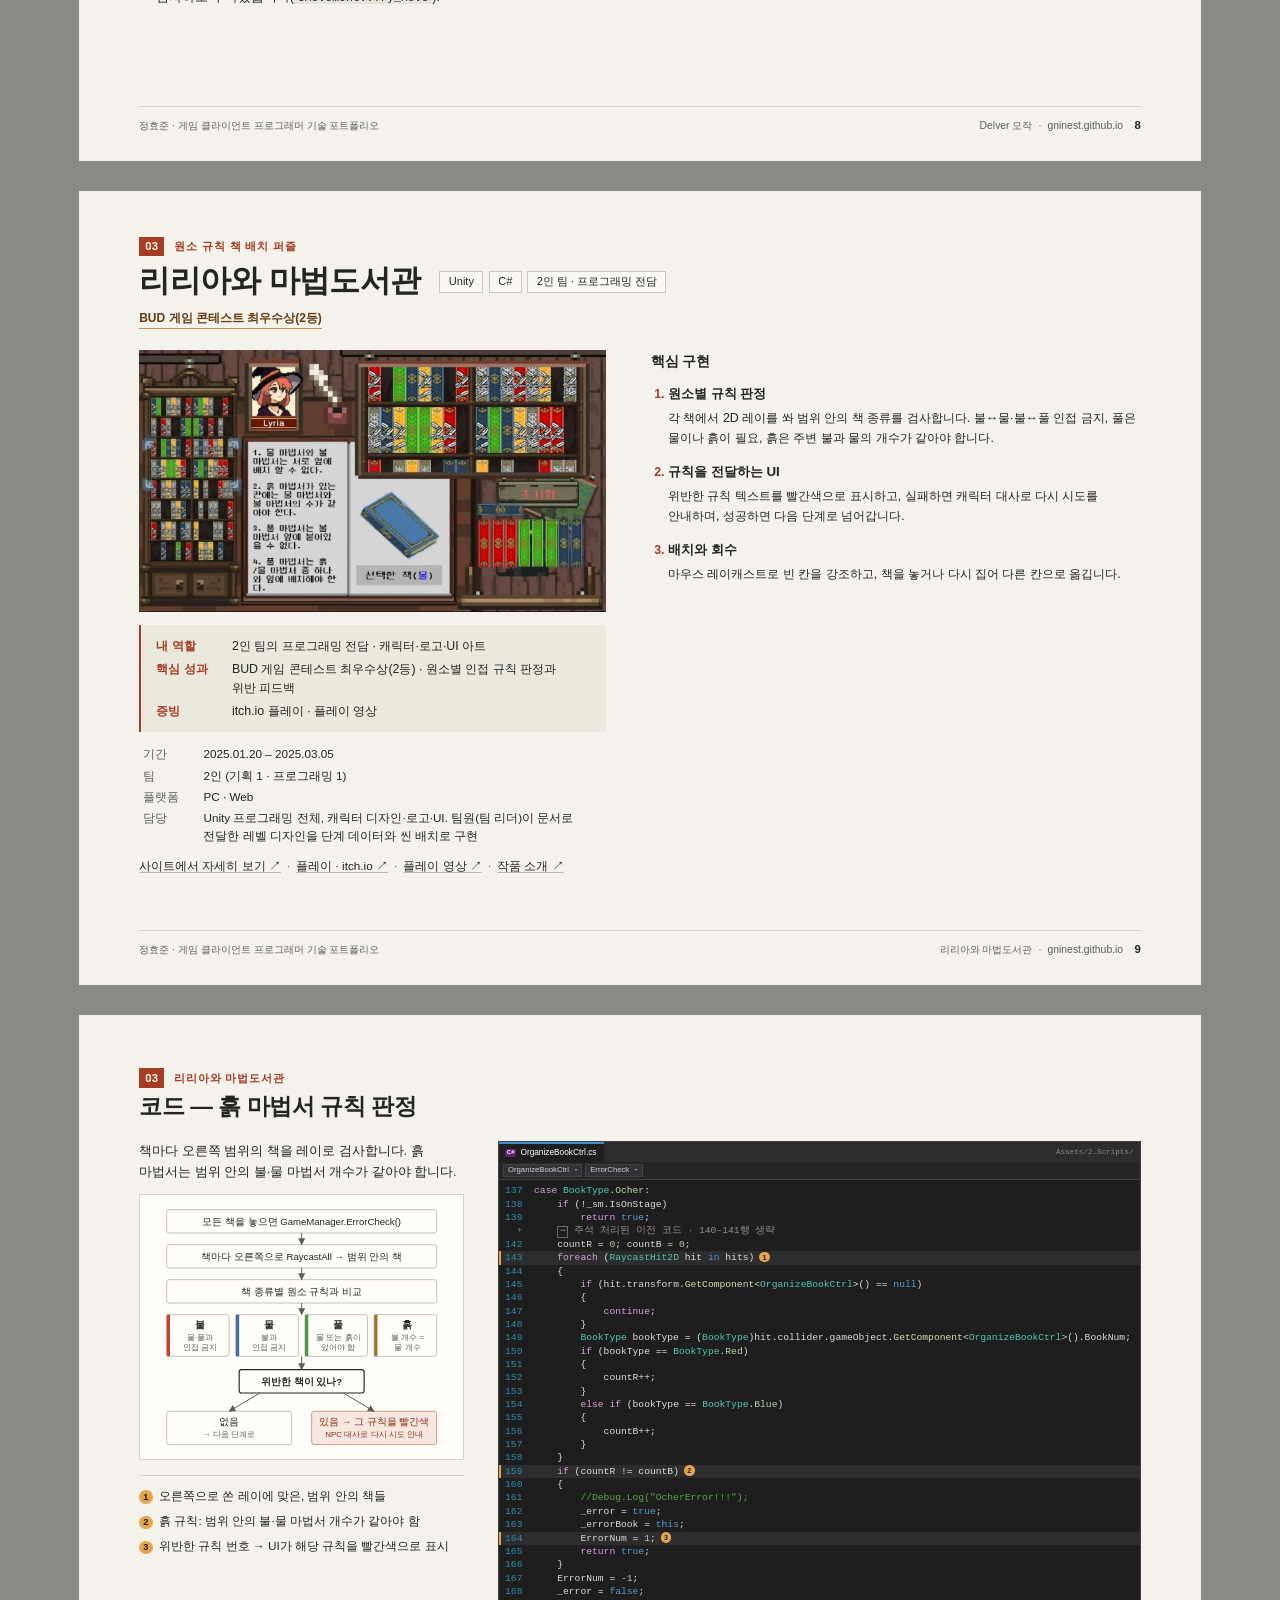
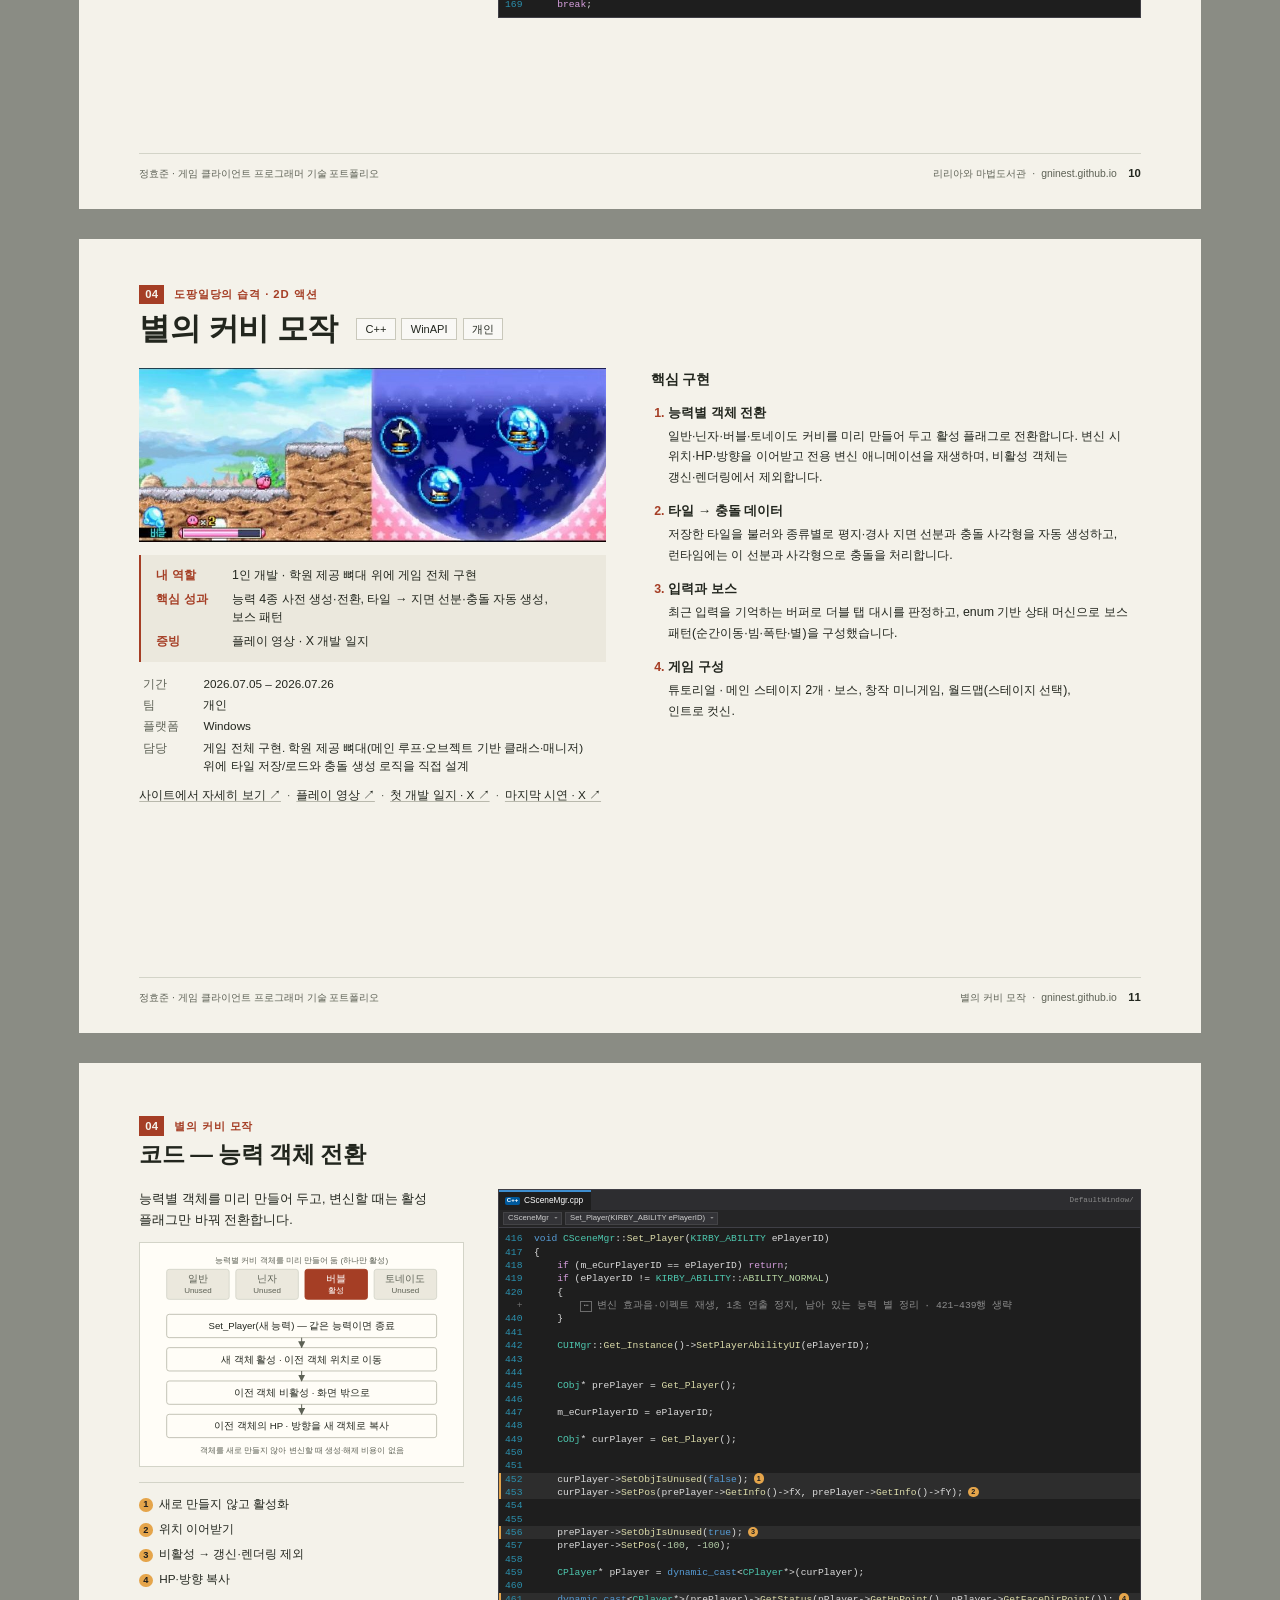
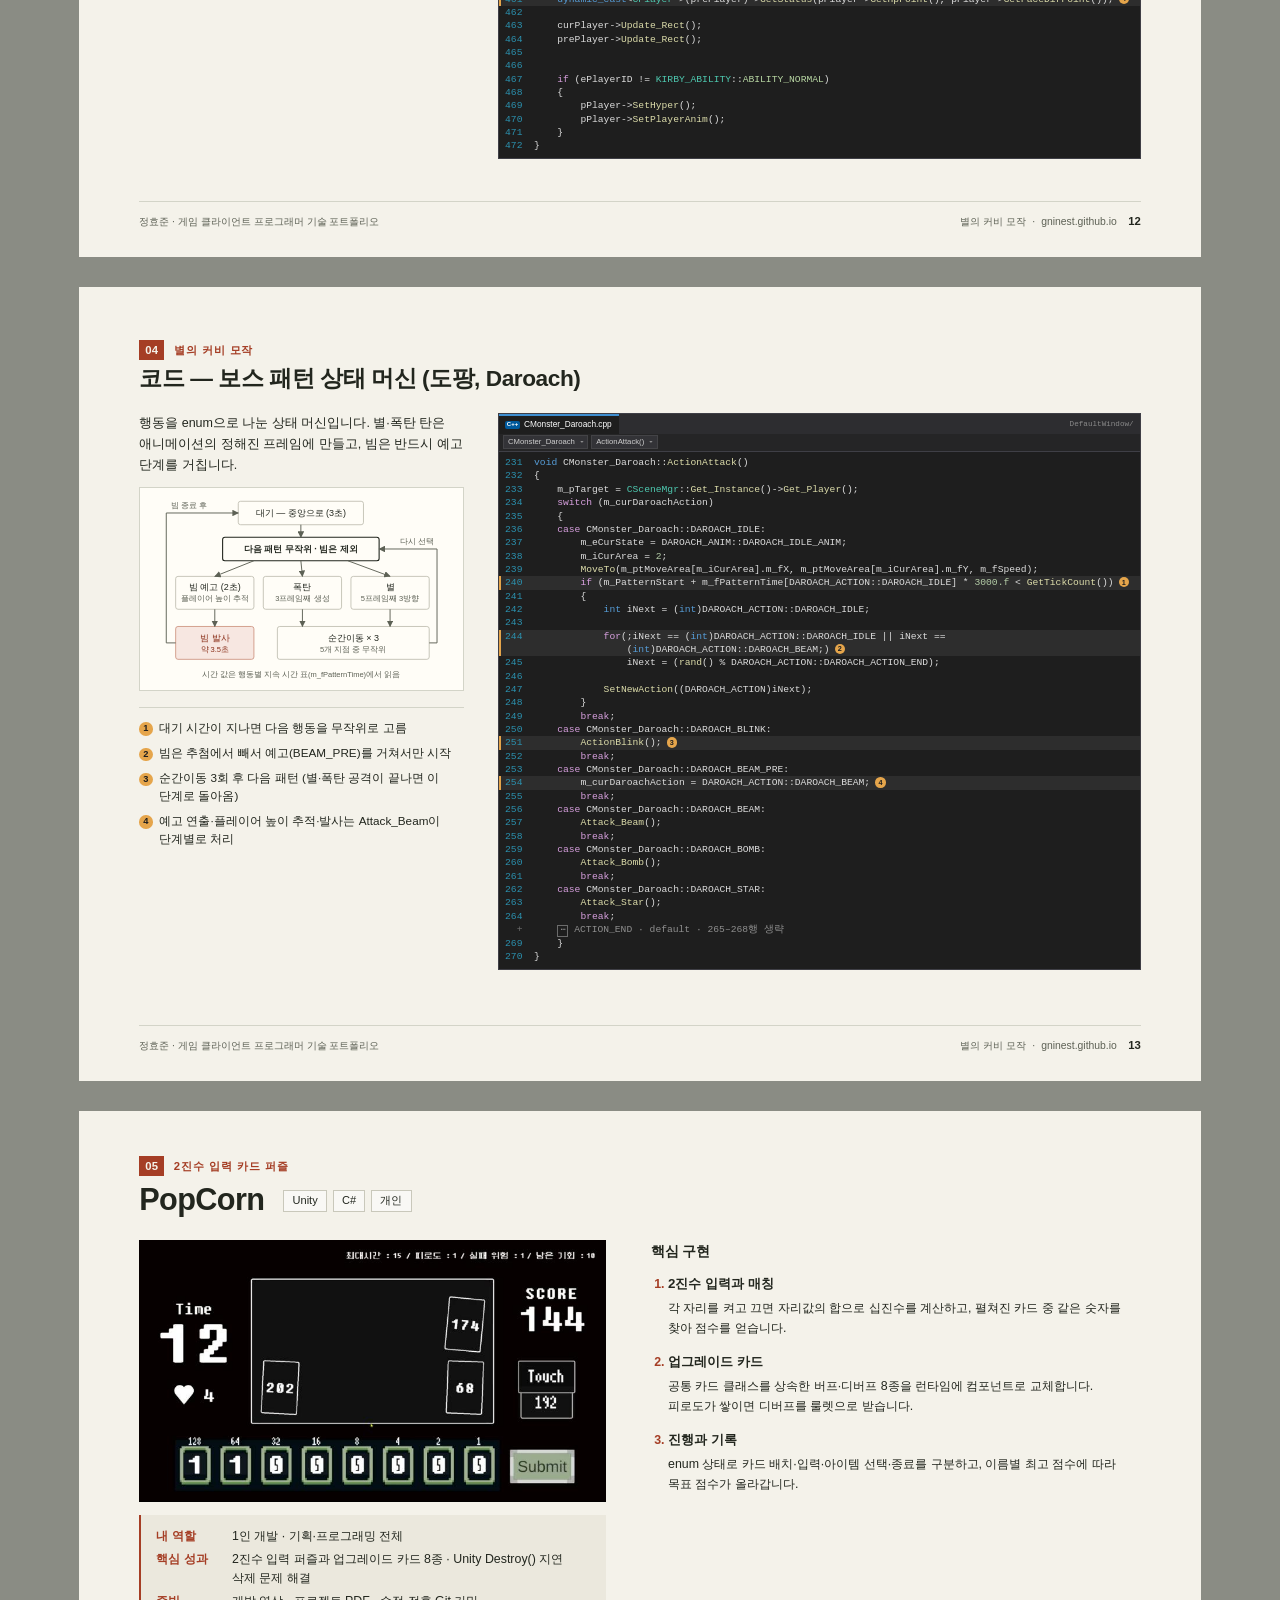
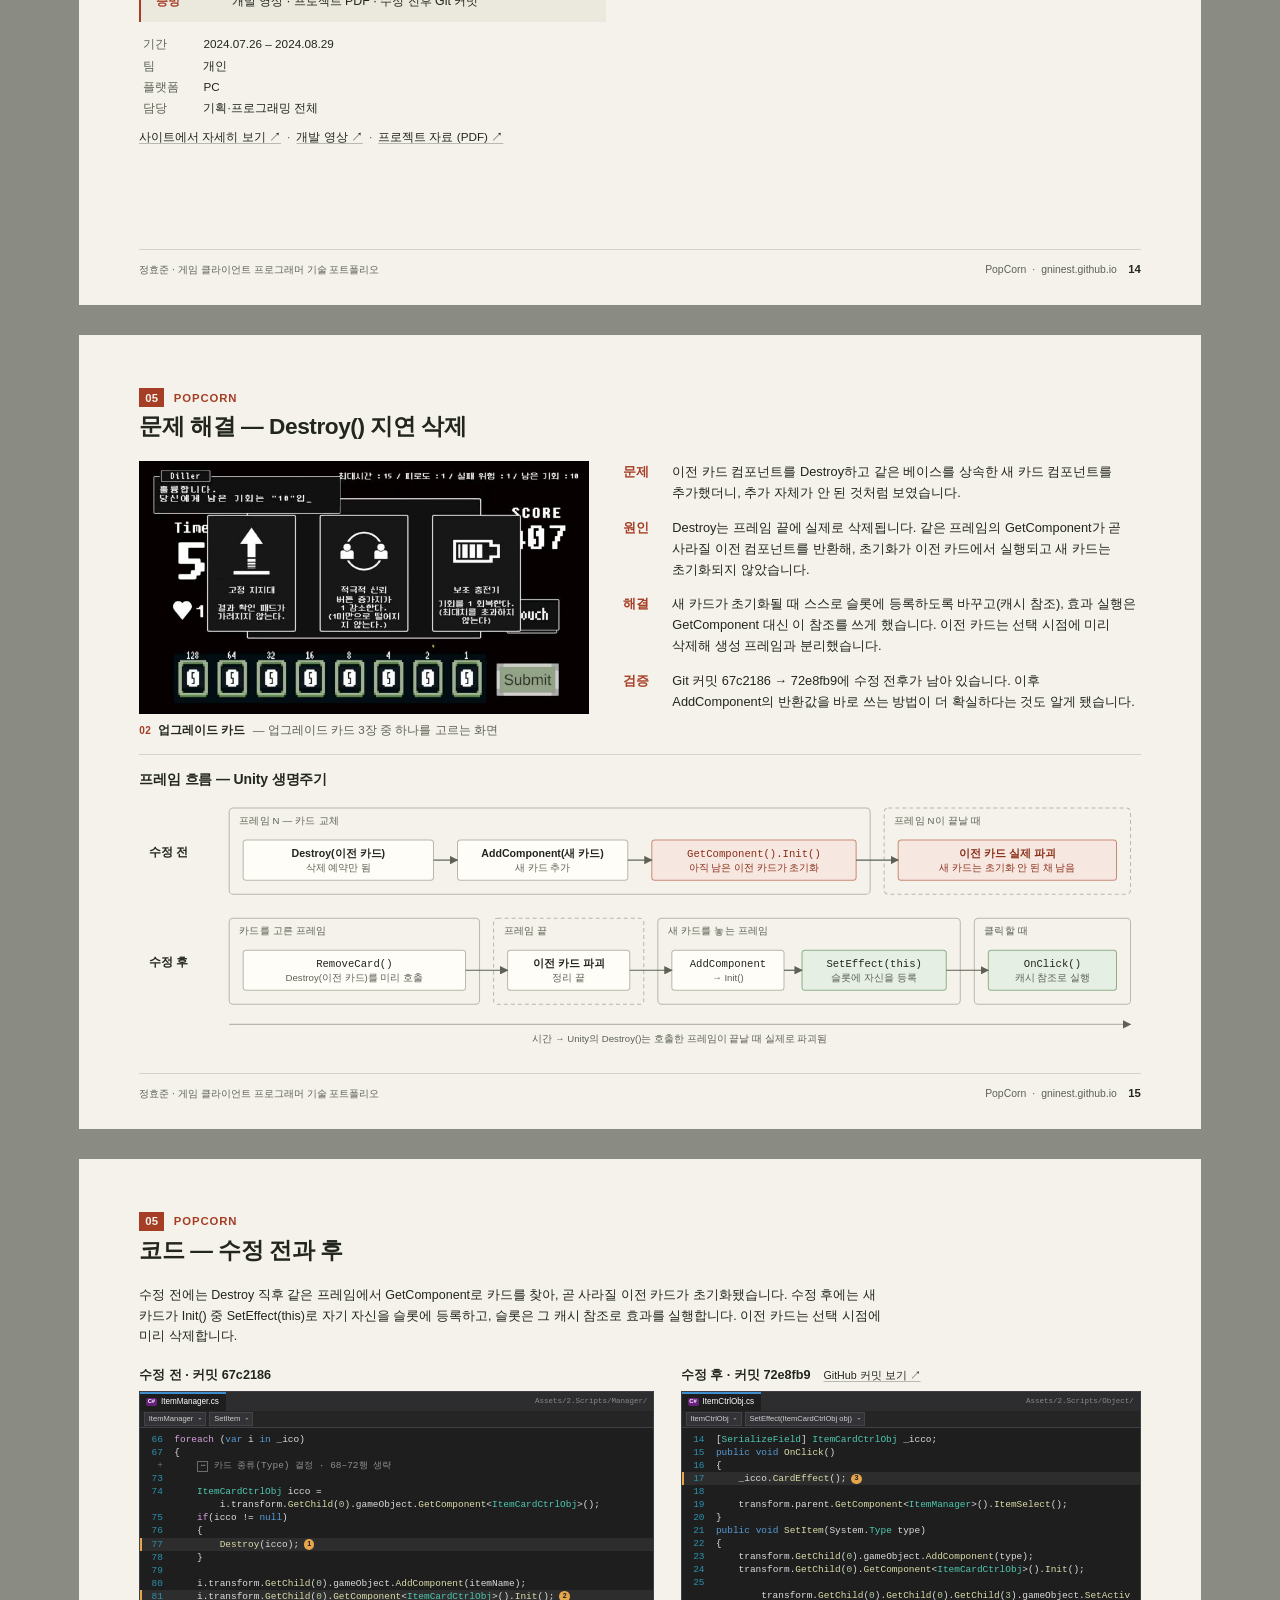
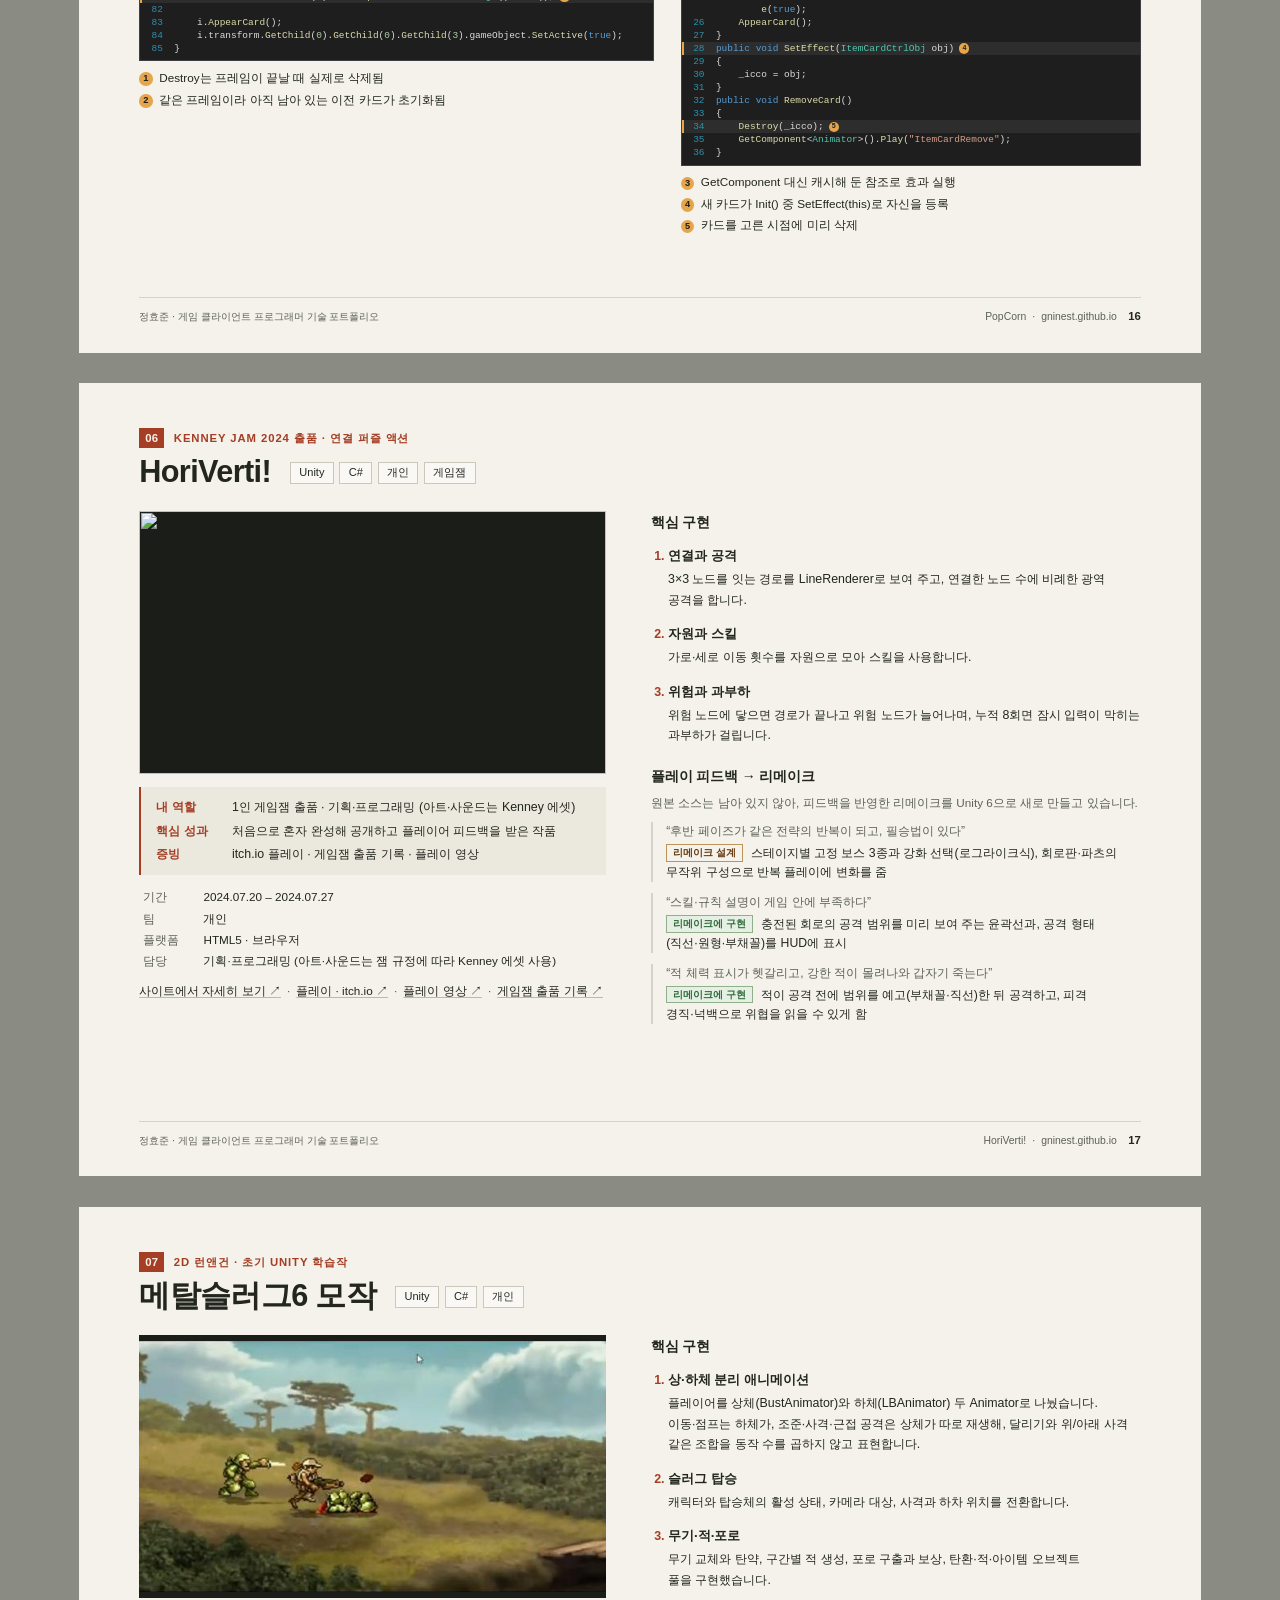
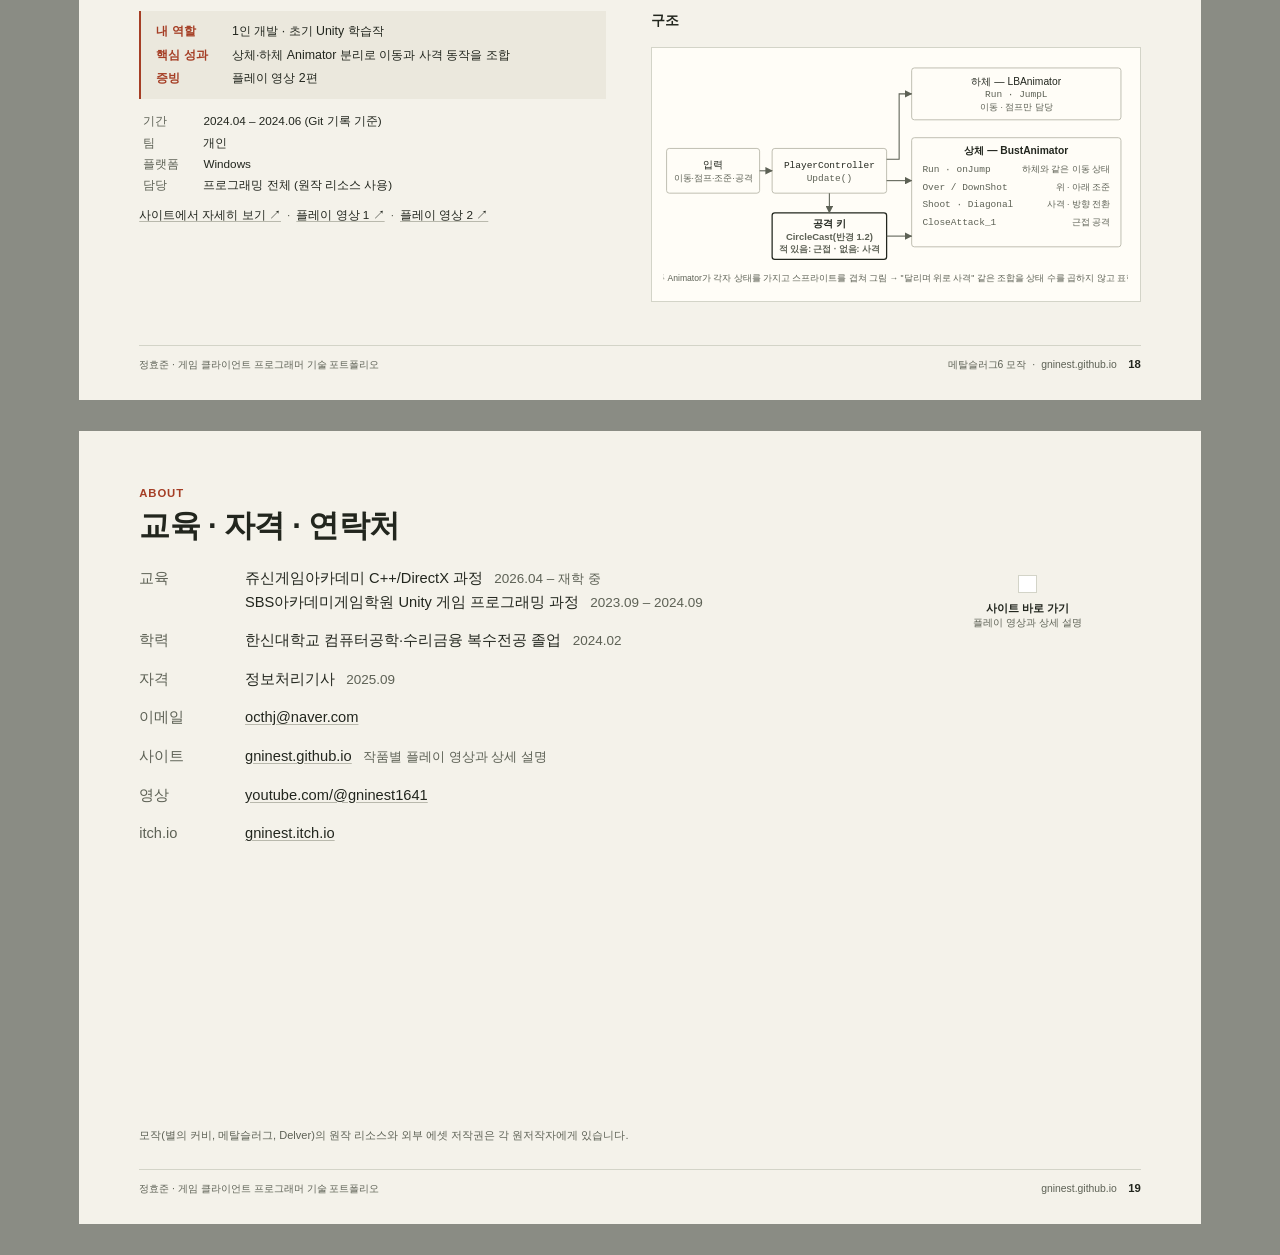
==== commit 36e5cce4: "디자인 수정" ====
--- a/print.html
+++ b/print.html
@@ -8,12 +8,14 @@
 <!-- 인쇄(PDF)용 페이지: 브라우저에서 Ctrl+P → 대상 "PDF로 저장", 용지 A4 가로, 여백 "없음", "배경 그래픽" 켜기 -->
 <link rel="stylesheet" href="https://cdn.jsdelivr.net/gh/orioncactus/pretendard@v1.3.9/dist/web/variable/pretendardvariable-dynamic-subset.min.css">
 <link rel="stylesheet" href="codeview.css">
+<link rel="stylesheet" href="diagrams.css">
 <link rel="stylesheet" href="print.css">
 </head>
 <body>
 <main id="book"></main>
 <script src="https://cdnjs.cloudflare.com/ajax/libs/qrcodejs/1.0.0/qrcode.min.js"></script>
 <script src="codeview.js"></script>
+<script src="diagrams.js"></script>
 <script src="excerpts.js"></script>
 <script src="data.js"></script>
 <script src="print.js"></script>
--- a/diagrams.css
+++ b/diagrams.css
@@ -0,0 +1,29 @@
+/* 구조 다이어그램(diagrams.js) 스타일 — 사이트와 PDF 공용 */
+.dg { display: block; width: 100%; height: auto; font-family: "Pretendard Variable", Pretendard, "Malgun Gothic", sans-serif; }
+.dg .b { fill: #fffdf7; stroke: #b9b8aa; stroke-width: 1; }
+.dg .b.soft { fill: #ebe8dd; stroke: #d3d4c8; }
+.dg .b.dim { fill: #ebe8dd; stroke: #d3d4c8; }
+.dg .b.accent { fill: #a53e25; stroke: #a53e25; }
+.dg .b.warn { fill: #f7e7e1; stroke: #c98b77; }
+.dg .b.ok { fill: #e6efe4; stroke: #8fb08a; }
+.dg .b.strong { stroke: #22261e; stroke-width: 1.4; }
+.dg .f { fill: none; stroke: #b9b8aa; stroke-width: 1; stroke-dasharray: 0; }
+.dg .f.end { stroke-dasharray: 4 3; }
+.dg text { fill: #22261e; font-size: 11px; }
+.dg .t { font-size: 11.5px; }
+.dg .strong { font-weight: 700; }
+.dg .sm { font-size: 9.6px; fill: #5d6155; }
+.dg .mono { font-family: Consolas, "D2Coding", monospace; font-size: 10.6px; }
+.dg .accent, .dg text.accent { fill: #fff; }
+.dg .b.dim + text { fill: #5d6155; }
+.dg .warn text, .dg text.warn { fill: #8a2f19; }
+.dg .fl { font-size: 9.6px; fill: #5d6155; letter-spacing: .02em; }
+.dg .lane { font-size: 12px; font-weight: 700; }
+.dg .al { font-size: 9.6px; fill: #5d6155; }
+.dg .a { fill: none; stroke: #5d6155; stroke-width: 1.2; }
+.dg .a.dash { stroke-dasharray: 3 3; }
+.dg .a.time { stroke: #b9b8aa; }
+.dg .ah { fill: #5d6155; }
+.dg .el.fire { fill: #c8452c; } .dg .el.water { fill: #3d6fb6; } .dg .el.grass { fill: #4c9a46; } .dg .el.earth { fill: #a0742e; }
+.dg text.dim { fill: #5d6155; }
+.dg .kcode { font-weight: 650; font-size: 10.6px; }
--- a/print.css
+++ b/print.css
@@ -192,3 +192,84 @@
 .lane li.good span { color: #2f6b3a; }
 .lane li b { font-family: inherit; font-size: 8.6pt; }
 .lane li b code { font-family: Consolas, "D2Coding", monospace; font-size: 8.4pt; }
+
+/* ---- 3차 조정: 표지 · 작품 소개 쪽 여백 재배치 ---- */
+/* 표지: 위는 소개 + 대표 이미지(큰 1장 + 작은 3장), 아래는 연락처 막대 */
+.cover { display: flex; flex-direction: column; padding: 18mm 16mm 14mm; }
+.cover .pfoot { display: none; }
+.cover-top { flex: 1; display: grid; grid-template-columns: minmax(0, 1fr) 160mm; gap: 14mm; align-items: center; }
+.cover-l { display: block; }
+.cover h1 { margin: 4mm 0 8mm; }
+.cover .sub { margin-top: 5mm; }
+.cover-shots { display: grid; grid-template-columns: repeat(3, 1fr); gap: 3mm; align-self: center; }
+.cover-shots figure { position: relative; }
+.cover-shots figure.main { grid-column: 1 / -1; }
+.cover-shots figcaption { position: absolute; left: 2mm; bottom: 2mm; margin: 0; padding: .5mm 2.2mm; background: rgba(27, 29, 24, .85); color: var(--paper); font-size: 7.4pt; font-weight: 600; }
+.cover-shots .main figcaption { font-size: 8.5pt; left: 3mm; bottom: 3mm; padding: .8mm 3mm; }
+.cover-bar { display: flex; justify-content: space-between; align-items: center; gap: 10mm; border-top: 1.5px solid var(--ink); padding-top: 5mm; margin-top: 9mm; }
+.cover-bar .contact { display: flex; gap: 14mm; margin: 0; font-size: 10pt; }
+.cover-bar .contact dt { font-size: 7.8pt; color: var(--muted); margin-bottom: .6mm; letter-spacing: .02em; }
+.cover-bar .contact dd { white-space: nowrap; }
+.qr-inline { display: flex; align-items: center; gap: 4mm; }
+.qr-inline .qr-cap { text-align: right; }
+.qr-inline .qr { padding: 1.5mm; }
+.qr-inline .qr img { width: 19mm !important; height: 19mm !important; }
+
+/* 작품 소개: 제목 옆에 태그, 왼쪽은 이미지·요약·기본 정보, 오른쪽은 핵심 구현만 (글 간격 넉넉하게) */
+.title-row { display: flex; align-items: center; gap: 5mm; flex-wrap: wrap; margin-top: 1.2mm; }
+.title-row h2 { margin-top: 0; }
+.title-row .tags { margin-top: .8mm; }
+.pg-proj .ph { margin-bottom: 5.5mm; }
+.pg-proj .proj-grid { grid-template-columns: minmax(0, 1fr) minmax(0, 1.05fr); gap: 12mm; }
+.pg-proj .tldr { margin-top: 3.5mm; }
+.pg-proj .col-l .meta { margin-top: 3.5mm; padding: 0 0 0 1mm; border-bottom: 0; font-size: 8.8pt; gap: .8mm 3mm; }
+.pg-proj .links { margin-top: 3mm; }
+.pg-proj .col-r > h3:first-child { margin-top: 0; margin-bottom: 3mm; }
+.pg-proj .features { gap: 3.4mm; font-size: 9.3pt; line-height: 1.65; }
+.pg-proj .features strong { font-size: 10pt; margin-bottom: .6mm; }
+.cover { align-items: stretch; }
+.cover-bar { align-self: stretch; }
+.minor-grid .features { gap: 2.6mm; line-height: 1.62; }
+.minor-grid .meta { gap: .8mm 3mm; }
+.minor-grid .frame { aspect-ratio: 2.7 / 1; }
+/* 컬링 비교: 이미지 폭을 열 폭에 맞춰 캡션·쪽 여백과 좌우 정렬 */
+.compare { grid-template-columns: minmax(0, 1fr) 24mm minmax(0, 1fr); gap: 5mm; align-items: center; }
+.compare .frame { width: 100%; height: auto; aspect-ratio: 4 / 3; margin: 0; }
+.code-grid { grid-template-columns: 86mm 1fr; }
+.code-grid .col-l .cv { font-size: 6.7pt; }
+.code-grid .col-l .cv-n { flex-basis: 3em; padding-right: .9em; }
+
+/* 수상 아래 활동(전시) 줄 */
+.activity { font-size: 8.6pt; color: #673b12; margin-top: 1.4mm; }
+.activity::before { content: "▸ "; color: #bc9457; }
+/* 증빙 2장(수상 캡처 + 전시 부스) */
+.scene-foot.n2 { grid-template-columns: max-content max-content minmax(0, 1fr); gap: 7mm; }
+.scene-foot.n2 .evidence .frame { height: 54mm; width: auto; }
+.scene-foot.n2 .evidence.e2 .frame { aspect-ratio: 1125 / 1000; background: var(--dark); border: 0; }
+.scene-foot.n2 .evidence figcaption { max-width: 100mm; font-size: 8pt; }
+.scene-foot.n2 .evidence.e2 figcaption { max-width: 61mm; }
+.scene-foot.n2 .evidence figcaption { text-wrap: balance; }
+.side-shot .frame.photo { aspect-ratio: 4 / 3; }
+.intro-evidence { margin-top: 6mm; }
+.intro-evidence .frame { aspect-ratio: 16 / 9; }
+
+/* 구조 다이어그램 · 플레이 피드백 */
+.dg-fig { margin: 4mm 0 0; padding: 3mm; background: #fffdf7; border: 1px solid var(--line); }
+.timeline .dg { margin-top: 1mm; }
+.pg-minor .col-r h3 { margin-top: 5mm; }
+.pg-minor .col-r > h3:first-child { margin-top: 0; }
+.fb-intro { font-size: 8.8pt; color: var(--muted); margin-bottom: 2.5mm; }
+.feedback { list-style: none; margin: 0; padding: 0; display: grid; gap: 2.8mm; }
+.feedback li { border-left: 2.5px solid var(--line); padding-left: 3.5mm; }
+.feedback .fb-q { font-size: 9pt; color: var(--muted); }
+.feedback .fb-a { font-size: 9.2pt; margin-top: .8mm; line-height: 1.55; }
+.fb-state { display: inline-block; font-size: 7.4pt; font-weight: 700; padding: 0 1.6mm; margin-right: 2mm; border: 1px solid #bc9457; color: #673b12; vertical-align: .3mm; }
+.fb-state.done { background: #e6efe4; border-color: #8fb08a; color: #2f6b3a; }
+.code-grid .dg-fig { padding: 2mm; margin-top: 3mm; }
+.code-grid .dg-fig .dg { width: 92%; margin: 0 auto; }
+.pg-story .story-side { grid-template-columns: 1fr 1.15fr; }
+.pg-story .timeline { margin-top: 4mm; }
+.pg-story .timeline h3 { margin: 2.5mm 0 1mm; }
+.method-list { margin: 1.5mm 0 0; padding-left: 4.5mm; display: grid; gap: 1.5mm; font-size: 9.6pt; line-height: 1.6; }
+.method-list code, .pg-code p code { font: 8.6pt Consolas, "D2Coding", monospace; background: #e6e3d7; padding: 0 1mm; }
+.cv-cap .cap-link { font-size: 8pt; font-weight: 500; margin-left: 2.5mm; }
